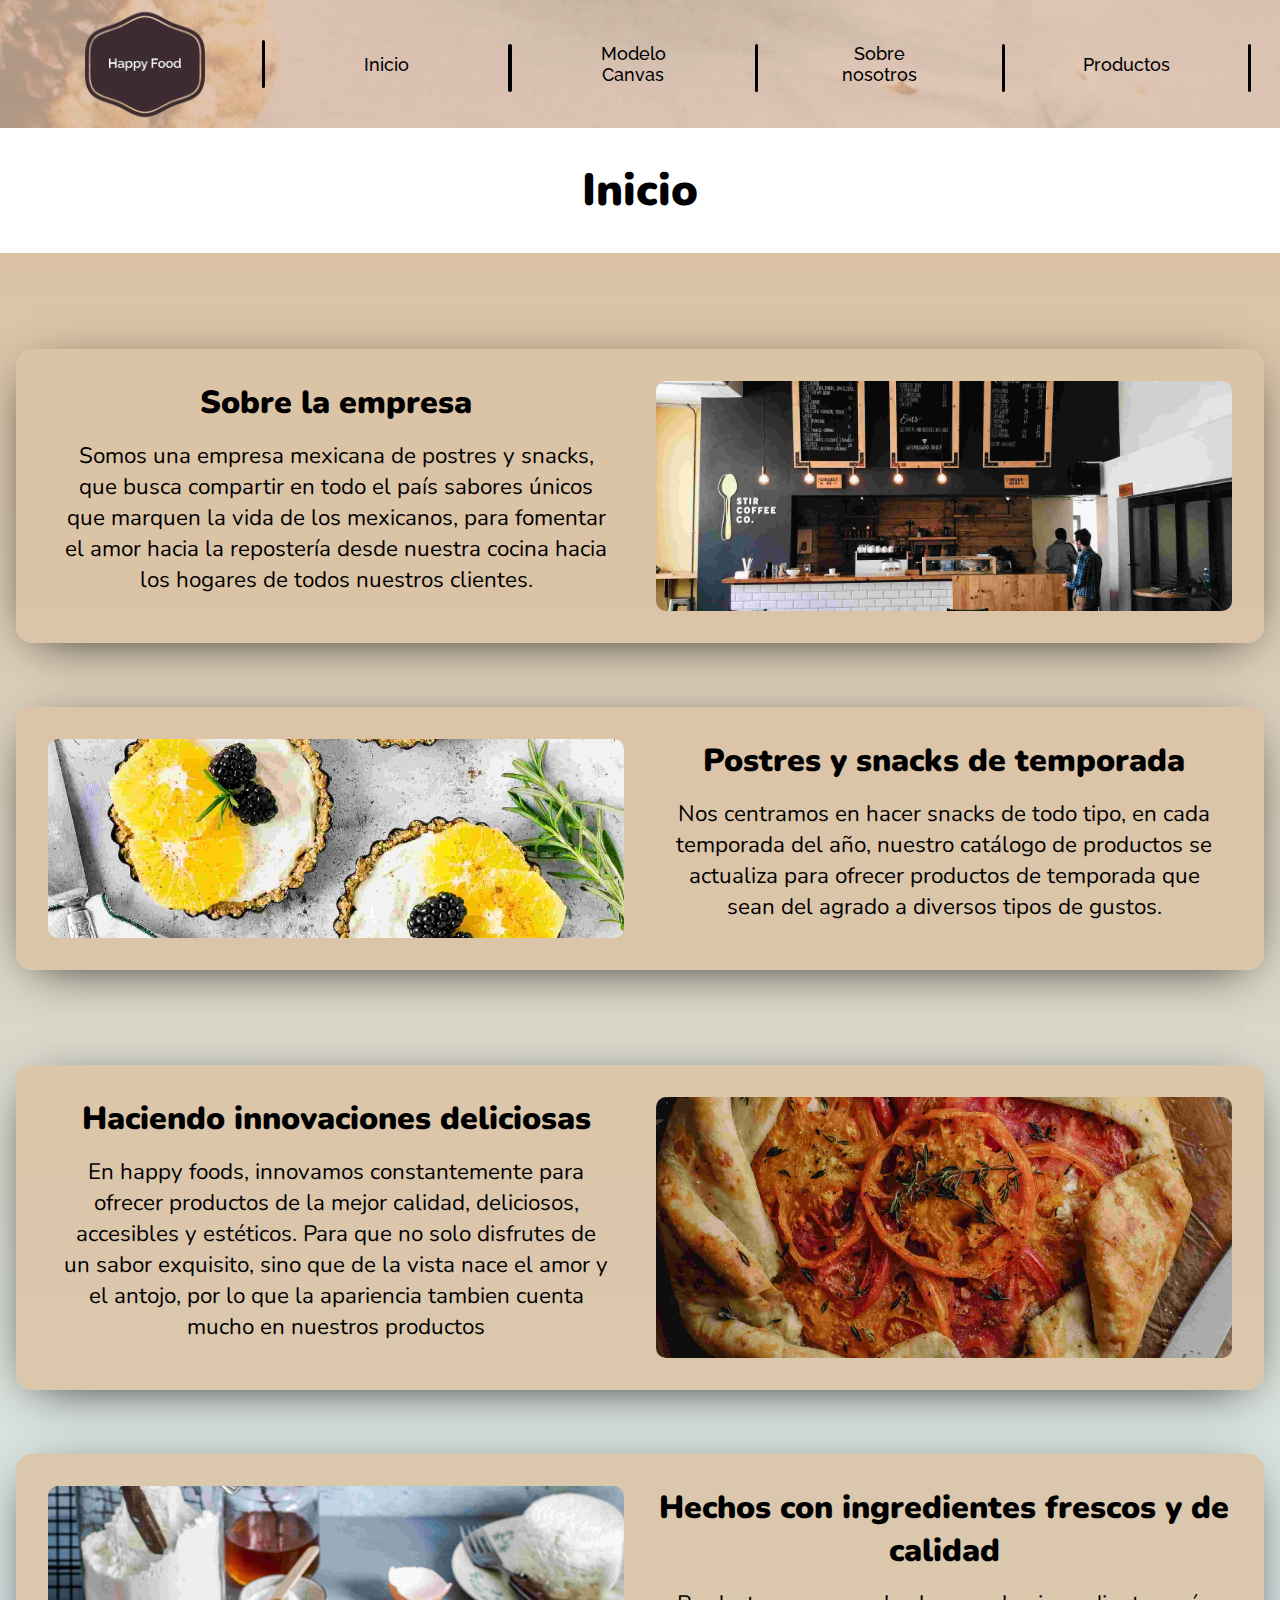
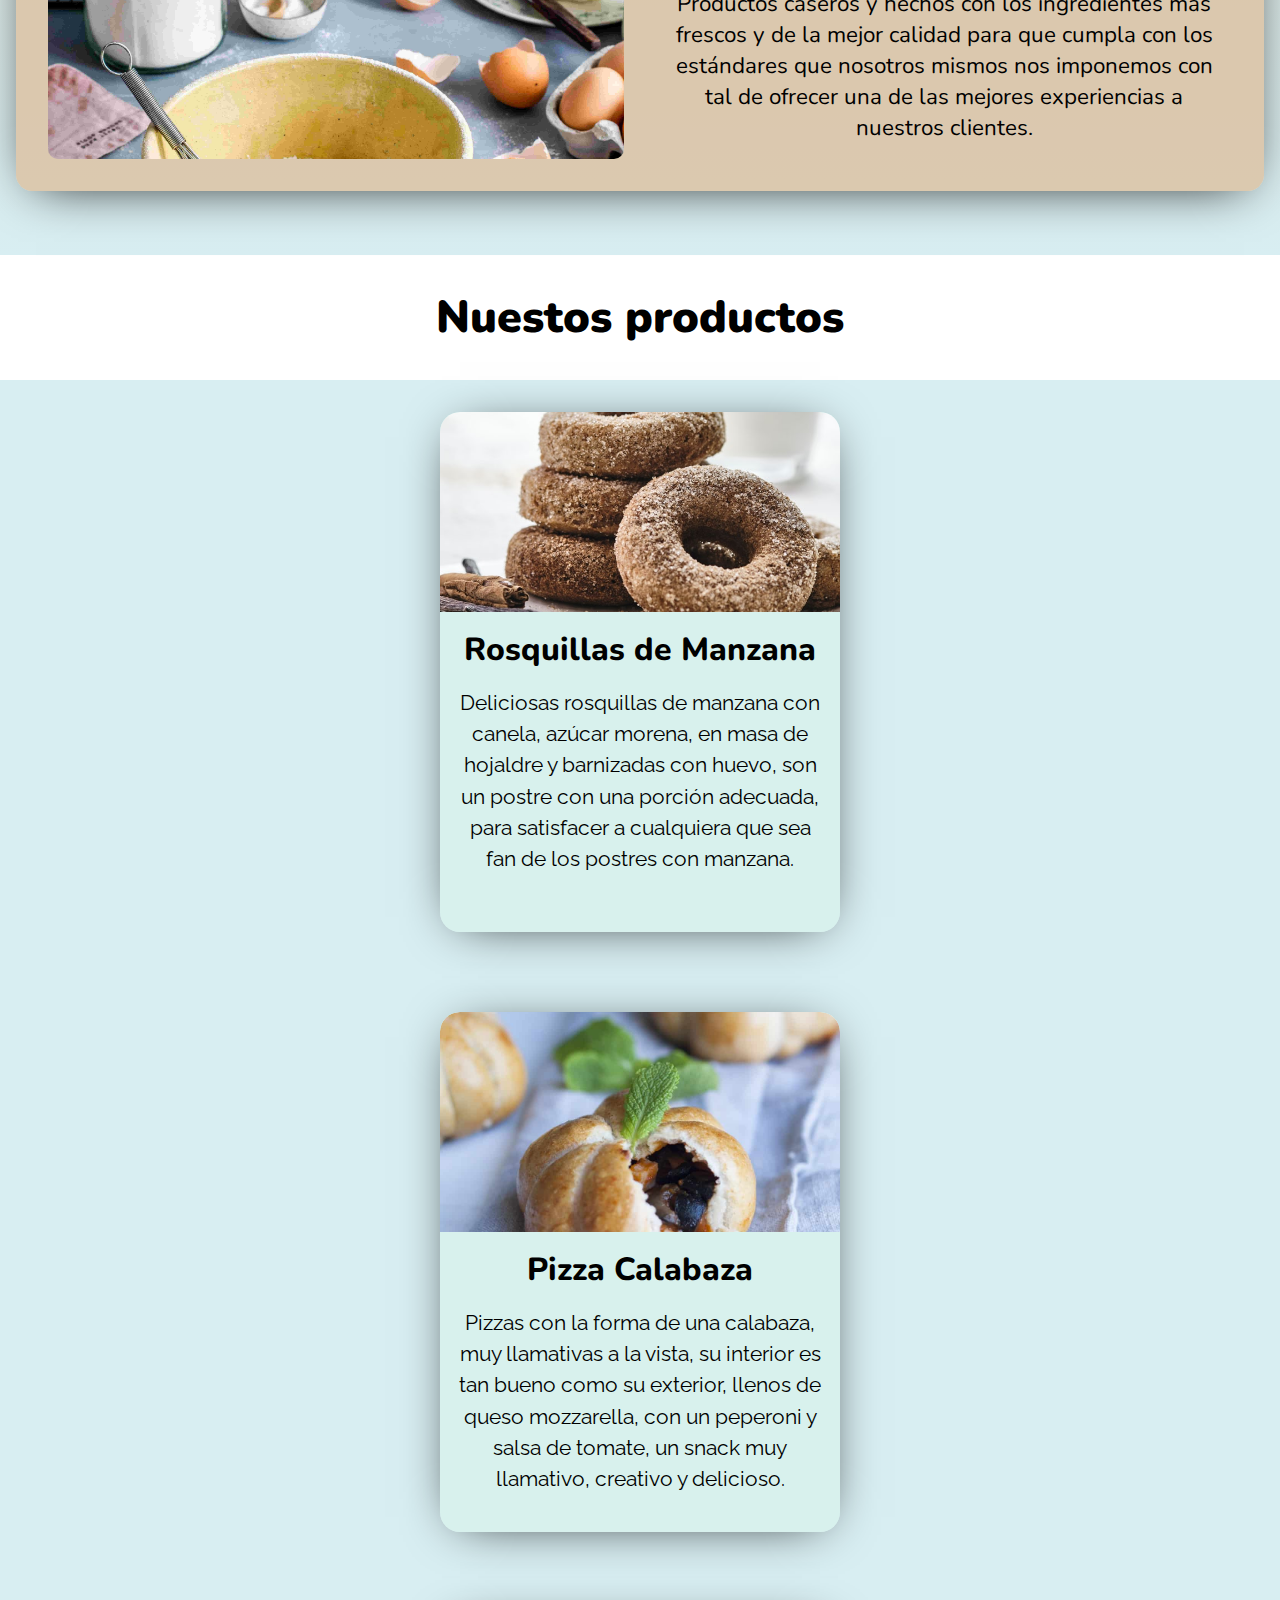
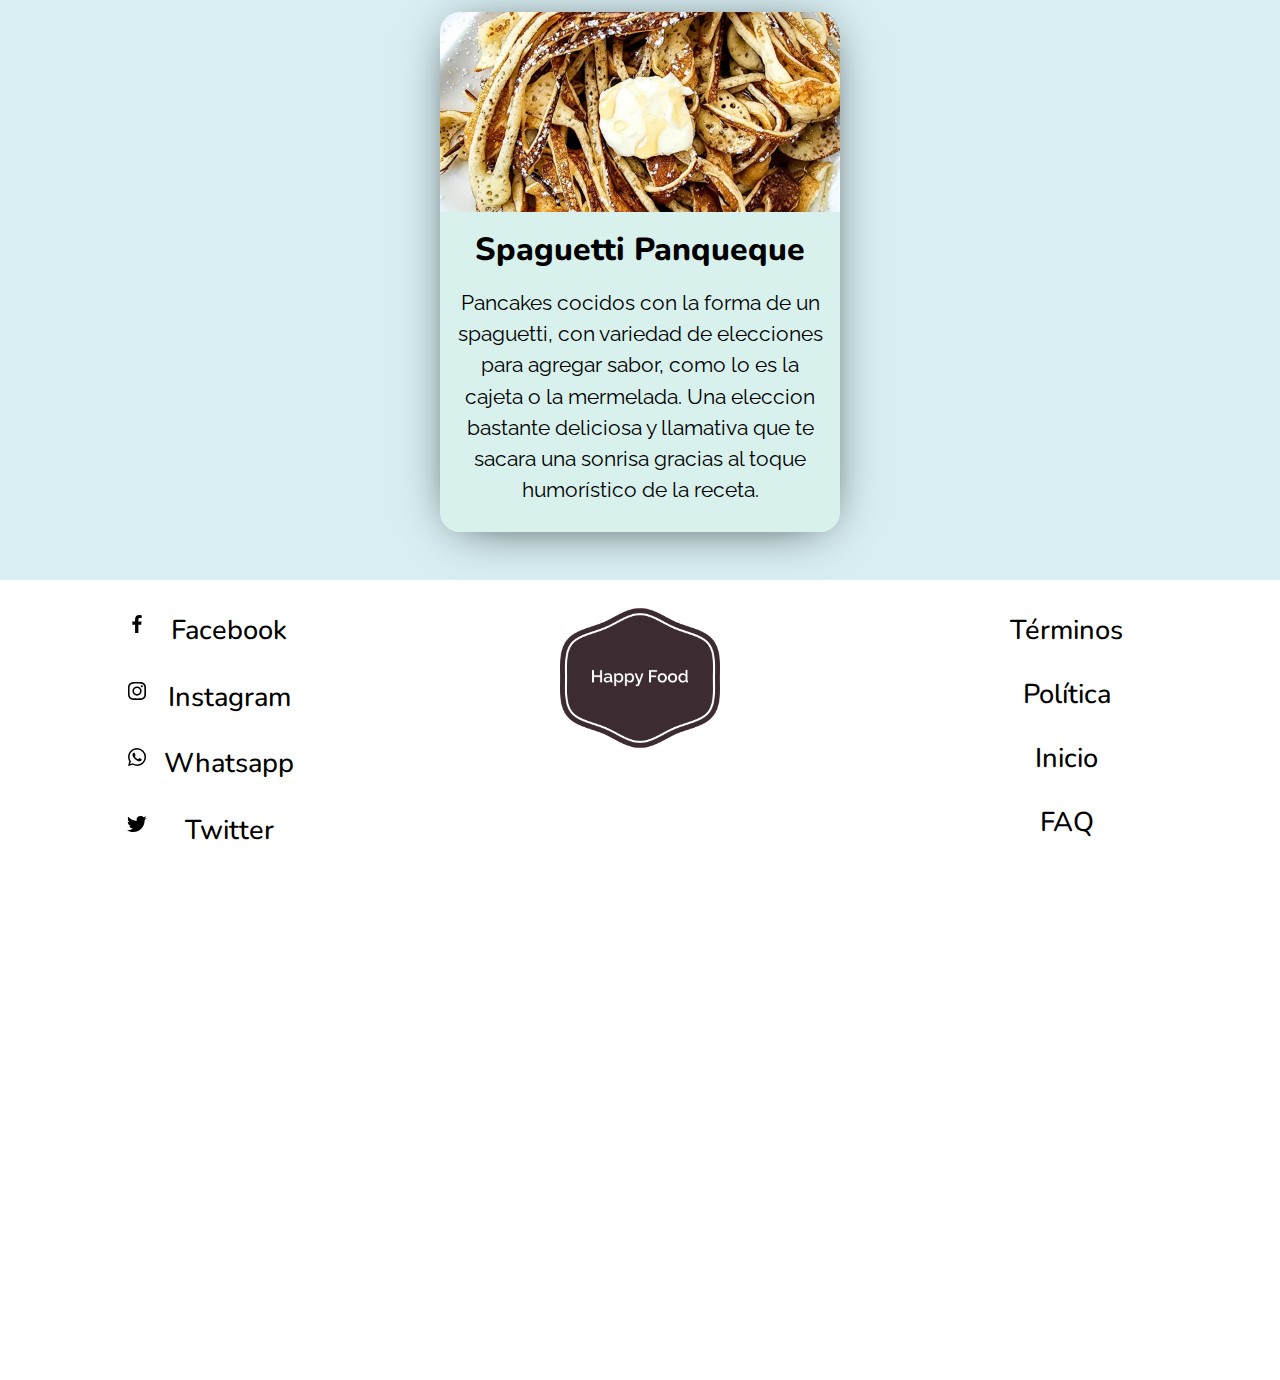
==== index.html @ 8c5a2035 "Update index.html" ====
<!DOCTYPE html>
<html lang="es">
<head>
    <meta charset="UTF-8">
    <meta name="viewport" content="width=,initial-scale=1.0">
    <link rel="stylesheet" href="css/style.css">
    <link rel="preconnect" href="https://fonts.googleapis.com">
    <link rel="preconnect" href="https://fonts.gstatic.com" crossorigin>
    <link href="https://fonts.googleapis.com/css2?family=Nunito:wght@400;500;600;700;800;900&family=Raleway:wght@300;400;500;600;700&display=swap" rel="stylesheet">
    <link rel="icon" href="css/img/happy-food-high-resolution-logo-transparent.png">
    <title>Happy Food - Inicio</title>
</head>
<body>
    <section class="background">

        <nav class="nav">
            <a name="inicio"></a>
            <img class="nav__logo" src="css/img/happy-food-high-resolution-logo-transparent.png" alt="logo">
            <div class="nav__line"></div>
            <a href="index.html" class="nav__link nav__link--margin">Inicio</a>
            <div class="nav__line nav__line--mb"></div>
            <a href="canvas.html" class="nav__link nav__link--margin">Modelo Canvas</a>
            <div class="nav__line nav__line--mb"></div>
            <a href="sobre-nosotros.html" class="nav__link nav__link--margin">Sobre nosotros</a>
            <div class="nav__line nav__line--mb"></div>
            <a href="productos.html" class="nav__link nav__link--margin">Productos</a>
            <div class="nav__line nav__line--mb"></div>
        </nav>
    </section>

    <h1 class="main__title">Inicio</h1>

    <section class="presentation">
        <div class="presentation__container">
    
            <div class="presentation__box presentacion__box--0">
                <div class="presentation__texts">
                    <h2 class="presentation__title">Sobre la empresa</h2>
                    <p class="presentation__paragraph">Somos una empresa mexicana de postres y snacks, que busca compartir en todo el país sabores únicos que marquen la vida de los mexicanos, para fomentar el amor hacia la repostería desde nuestra cocina hacia los hogares de todos nuestros clientes.</p>
                </div>
                <div class="presentation__img presentation__img-1"></div>
            </div>
    
            <div class="presentation__box presentacion__box--1">
                <div class="presentation__texts-1">
                    <h2 class="presentation__title">Postres y snacks de temporada</h2>
                    <p class="presentation__paragraph">Nos centramos en hacer snacks de todo tipo, en cada temporada del año, nuestro catálogo de productos se actualiza para ofrecer productos de temporada que sean del agrado a diversos tipos de gustos.</p>
                </div>
                <div class="presentation__img presentation__img-2"></div>
    
            </div>
    
            <div class="presentation__box presentacion__box--2">
                <div class="presentation__texts">
                    <h2 class="presentation__title">Haciendo innovaciones deliciosas</h2>
                    <p class="presentation__paragraph">En happy foods, innovamos constantemente para ofrecer productos de la mejor calidad, deliciosos, accesibles y estéticos. Para que no solo disfrutes de un sabor exquisito, sino que de la vista nace el amor y el antojo, por lo que la apariencia tambien cuenta mucho en nuestros productos</p>
                </div>
                <div class="presentation__img presentation__img-3"></div>
    
            </div>
    
            <div class="presentation__box presentacion__box--3">
                <div class="presentation__texts-2">
                    <h2 class="presentation__title">Hechos con ingredientes frescos y de calidad</h2>
                    <p class="presentation__paragraph">Productos caseros y hechos con los ingredientes más frescos y de la mejor calidad para que cumpla con los estándares que nosotros mismos nos imponemos con tal de ofrecer una de las mejores experiencias a nuestros clientes.</p>
                </div>
                <div class="presentation__img presentation__img-4"></div>
            </div>
        </div>
        </section>

        <div class="container">

            <h2 class="main__title">Nuestos productos</h2>
            <main class="main"">
                    <div class="main__product-1">
                        <div class="main__product-1-img main__product-img"></div>
                        <div class="main__product-texts">
                            <h3 class="main__name">Rosquillas de Manzana</h3>
                            <p class="main__description">Deliciosas rosquillas de manzana con canela, azúcar morena, en masa de hojaldre y barnizadas con huevo, son un postre con una porción adecuada, para satisfacer a cualquiera que sea fan de los postres con manzana.
                        </div>
                    </div>
        
                        <div class="main__product-2">
                            <div class="main__product-2-img main__product-img"></div>
                            <div class="main__product-texts">
                                <h3 class="main__name">Pizza Calabaza</h3>
                                <p class="main__description">Pizzas con la forma de una calabaza, muy llamativas a la vista, su interior es tan bueno como su exterior, llenos de queso mozzarella, con un peperoni y salsa de tomate, un snack muy llamativo, creativo y delicioso.
                            </div>
                        </div>

                        <div class="main__product-3">
                            <div class="main__product-3-img main__product-img"></div>
                            <div class="main__product-texts">
                                <h3 class="main__name">Spaguetti Panqueque</h3>
                                <p class="main__description">Pancakes cocidos con la forma de un spaguetti, con variedad de elecciones para agregar sabor, como lo es la cajeta o la mermelada. Una eleccion bastante deliciosa y llamativa que te sacara una sonrisa gracias al toque humorístico de la receta.
                            </div>
                        </div>
            </main>
        </div>

    <footer class="contact">
        <div class="contact__container">
            <div class="contact__grid">
                <img src="css/img/bxl-facebook.svg" alt="fb">
                <a href="#" class="contact__a">Facebook</a>
                <img src="css/img/bxl-instagram.svg" alt="ig">
                <a href="#" class="contact__a">Instagram</a>
                <img src="css/img/bxl-whatsapp.svg" alt="wa">
                <a href="#" class="contact__a">Whatsapp</a>
                <img src="css/img/bxl-twitter.svg" alt="tt">
                <a href="#" class="contact__a">Twitter</a>
            </div>
        </div>

        <img class="contact__logo" src="css/img/happy-food-high-resolution-logo-transparent.png" alt="logo">

        <div class="contact__container-2">

            <div class="contact__container">
            </div>
    
            <div class="contact__info">
                <a href="#" class="contact__a">Términos</a>
                <a href="#" class="contact__a">Política</a>
                <a href="#inicio" class="contact__a">Inicio</a>
                <a href="#inicio" class="contact__a">FAQ</a>
            </div>
        </div>

    </footer>
</body>
</html>
---- css/style.css ----
:root {
    --fuente1: 'Nunito', sans-serif;
    --fuente2: 'Raleway', sans-serif;
    --color1: rgba(219, 189, 164, 0.801);
    --color2: #000;
    --color3: rgba(219, 194, 164, 0.855);
    --color4: #f2d9cec7;
    --color5: rgba(216, 238, 242, 0.473);
    --color5: #d8eef2;
    --color6: rgba(216, 242, 235, 0.767);
    --color7: rgb(84, 59, 36);
}
* {
    box-sizing: border-box;
    margin: 0;
    padding: 0;
    font-family: var(--fuente2);
}
body {
    overflow-x: hidden;
}
.background {
    background-image: url(img/food-photographer-jennifer-pallian-OfdDiqx8Cz8-unsplash.jpg);
    background-size: cover;
    background-position: center;
    background-repeat: no-repeat;
    background-attachment:fixed;
}
.nav {
    background-repeat: no-repeat;
    background-color: var(--color1);
    height: 52rem;
    background-position: center;
    background-size: contain;
    display: flex;
    flex-direction: column;
    align-items: center;
}
.nav__logo, .contact__logo {
    width: 15rem;
    padding-top: .5rem;
}
.nav__line--mb {
    width: 10rem;
    height: .2rem;
    background-color: var(--color2);
    border-radius: 10px;
    margin-top: .5rem;
}
.nav__link {
    text-decoration: none;
    font-size: 1.5rem;
    color:#000;
    font-weight: 500;
    margin-top: .5rem;
    padding: 1rem;
    transition: .2s;
}

.nav__link--margin {
    margin-top: 2rem;
}

.nav__link:hover {
    background-color: #0000003a;
    transform: scale(1.1);
    border-radius: 20px;
}
.presentation {
    height: fit-content;
    align-items: center;
    display: flex;
    flex-direction: column;
    background-image: linear-gradient(to bottom, rgba(219,194,164,1) 0%, rgba(216,238,242,1) 100%);
    height: 100%;
}

.presentation__box {
    text-align: center;
    background-color:var(--color3);
    margin: 1rem;
    margin-top: 3rem;
    border-radius: 1rem;
    padding: 1rem;
    box-shadow: 0 10px 50px -20px #000;
    height: fit-content;
    display: grid;
    grid-template-rows: repeat(2,1fr);
    transition: .15s;
    
}
.main__product-1:hover, .main__product-2:hover, .main__product-3:hover {
    transform: scale(1.1);
    box-shadow: 0 10px 50px -30px #000;
}

.presentation__title {
    font-family: var(--fuente1);
    font-weight: 900;
    font-size: 1.5rem;
}
.presentation__paragraph {
    font-family: var(--fuente1);
    padding: 1rem;
    font-size: 1rem;
}
.presentation__img {
    background-position: center;
    background-size:cover;
    width: 100%;
    height: 100%;
    object-fit:cover;
    margin: 0;
    padding: 0;
    border-radius:10px;
}
.presentation__img-1 {
    background-image: url('./img/sincerely-media-VNsdEl1gORk-unsplash.jpg');
}
.presentation__img-2 {
    background-image: url('./img/kim-daniels-OrkEasJeY74-unsplash.jpg');

}
.presentation__img-3 {
    background-image: url('./img/leigh-skomal-kn1YORBo2DY-unsplash.jpg');

}
.presentation__img-4 {
    background-image: url('./img/monika-grabkowska-neu4T59mTcY-unsplash.jpg');

}
.main {
    background-color: var(--color5);
    display: flex;
    flex-direction: column;
    align-items: center;
    height: 1800px;
    gap:2rem;
}
.main__title {
    padding: 2rem;
    font-family: var(--fuente1);
    font-weight: 900;
    text-align: center;
    font-size: 1.7rem;
}
.main__product-1, .main__product-2, .main__product-3 {
    margin-top: 2rem;
    width: 300px;
    height: 520px;
    border-radius: 20px;
    background-color: var(--color6);
    box-shadow: 0 5px 50px -20px #000;
    border-radius: 20px;
    overflow-x: hidden;
    transition: .2s;
}

.main__name {
    text-align: center;
    font-size: 1.5rem;
    font-family: var(--fuente1);
    font-weight: 800;
    padding-top: 1rem;
}
.main__description {
    text-align: center;
    padding: 1rem;
    font-size: 1.1rem;
    line-height: 1.5;
}
.main__product-container {
    margin-top: 2rem;
    width: fit-content;
    height: 40rem;
}
.main__product-img {
    width: 100%;
    border-radius: 20px 20px 0 0 ;
    background-position: center;
    background-repeat: no-repeat;
    background-size: 20rem;
}
.main__product-1-img{
    height: 200px;
    background-image: url(img/donas-de-manzana-integrales.jpg);
}
.main__product-2-img{
    background-image: url(img/la-cuchara-azul-calabaza-halloween-pizza-2.jpg);
    height: 220px;
}
.main__product-3-img {
    background-image: url(img/spaghetti-pancake-plated.png);
    height: 200px;
}

.contact__grid {
    margin: 0 auto;
    margin-top: 2rem;
    display: grid;
    grid-template-rows: repeat(4,1fr);
    grid-template-columns:  2rem 5rem;
    justify-content: center;
    text-align: center;
    width: 300px;
    height: fit-content;
    row-gap: 1rem;
}

.contact *{
    font-family: var(--fuente1);
}
.contact__a {
    text-decoration: none;
    color:var(--color2);
    transition: .1s;
    font-weight: 500;
}
.contact__a:hover {
    font-weight: 800;
}
.contact__info {
    margin-top:1rem;
    display: grid;
    grid-template-rows: repeat(4,2rem);
    text-align: center;
    row-gap: 1rem;
}
.contact__container {
    width: 100%;
    height: fit-content;
    text-align: center;
}
.contact__logos {
    padding-bottom: 2rem;
}
.contact__logo {
    width: 10rem;
    margin: 0 auto;
    display: block;
    text-align: center;
}

.contact__names {
    text-align: center;
    margin-top: 2rem;
    font-weight: 500;

}
.contact__names__title {
    font-weight: 900;
    font-size: 2rem;
}
.contact__names__container {
    margin: 1.8rem;
    font-size: 1rem;
    line-height: 2rem;
}
.contact__names__p {
    border: 1px solid #e1e1e1;
    border-radius: 10px;
    padding: 1rem;
    margin: 1rem 0;
}

@media(min-width: 768px) {
    .presentation {
        padding: 3rem 0;
        height: fit-content;
    }
    .presentation__container {
        display: grid;
        grid-template-rows: repeat(2, 1fr);
        grid-template-columns: repeat(2, 1fr);
        height: fit-content;
    }
    .presentation__box--0 {
        grid: 1/1;
    }
    .presentacion__box--1 {
        grid: 1/2;
    }
    .presentacion__box--2 {
        grid: 2/-3;
    }
    .presentacion__box--3 {
        grid: -2/2;
    }
    .presentation__paragraph {
        font-size: 1.2rem;
    }
    .presentation__title {
        font-size: 1.6rem;
    }
    .main {
        padding-top: 2rem;
    }
    .contact__grid {
        height: 250px;
        font-size: 1rem;
        font-size: 1.1rem;
        grid-template-columns:  2rem 6rem;
    }
    .contact__info {
        font-size: 1.1rem;
    }
}

@media(min-width:1024px) {

    .presentation__container {
        display: grid;
        grid-template-rows: repeat(4, fit-content);
        grid-template-columns: none;
    }
    .presentation__texts-1, .presentation__texts-2 {
        grid-area: 1/2;
    }
    .presentation__box {
        grid-template-columns: repeat(2,1fr);
        grid-template-rows: none;
        gap: 2rem;
        padding: 2rem;

    }
    .presentation__title {
        font-size: 2rem;
    }
    .presentation__paragraph{
        font-size: 1.4rem;
    }
    
    .nav {
        flex-direction: row;
        justify-content: space-around;
        align-items: center;
        height: 8rem;
    }
    .nav__line {
        width: .2rem;
        height: 3rem;
        background-color: var(--color2);
        border-radius: 10px;
    }
    .nav__link {
        width: 130px;
        font-size: 1.1rem;
        text-align: center;
    }
    .nav__logo {
        width: 120px;
        padding: 0;
    }
    .nav__link--margin {
        margin:0;
    }
    .main {
        padding: 2rem 5rem;
        gap:5rem;
    }
    .main__title {
        font-size: 2.8rem;
    }
    .main__product-1, .main__product-2, .main__product-3 {
        width: 400px;
        margin: 0 auto;
    }
    
    .main__product-img {
        background-size: 400px;
    }
    .main__name {
        font-size: 2rem;
    }
    .main__description {
        font-size: 1.3rem;
    }
    .contact {
        display: grid;
        grid-template-columns: repeat(3, 1fr);
        grid-template-rows: 350px 450px;
    }
    .contact__grid {
        font-size: 1.7rem;
        grid-template-columns:  2rem 9rem;
    }
    .contact__info {
        margin-top: 2rem;
        font-size: 1.7rem;
        grid-template-rows: repeat(4,3rem);
    }
    .contact__logo {
        width: 10rem;
    }
    .contact__names{
        width: 100%;
        grid-column:1 / 4;
    }
    .contact__names__container {
        display: grid;
        grid-template-columns: repeat(2, 1fr);
        gap: 1rem;
        align-items: center;
        justify-content: space-around;
    }
    .contact__names__p {
        margin: 0;
        font-size: 1.3rem;
    }
}  

@media(min-width:1440px) {
    .main {
        height: 800px;
        display:grid;
        grid-template-columns: repeat(3, 1fr);
        grid-template-rows: none;
        padding: 2rem;
        gap:5rem;
    }
    .nav {
        justify-content: space-evenly;
    }
    .nav__link {
        width: 210px;
        text-align: center;
    }
    .presentation__box {
        width: 80vw;
    }
    .presentation__title {
        font-size: 2.5rem;
    }
    .presentation__paragraph {
        font-size: 2rem;
    }
    .contact__logos {
        display: grid;
        grid-template-columns: repeat(2, 1fr);
        align-items: center;
        gap: 5rem;
    }
    .contact__logo {
        width: 15rem;
    }

}

@media(min-width:1600px) {

    .main {
        grid-template-columns: none;
        grid-template-rows: repeat(3, 1fr);
        height: fit-content;
        padding:5rem;
    }

    .nav__link {
        width: 250px;
    }
    .main__product-1, .main__product-2, .main__product-3 {
        display: grid;
        grid-template-columns: repeat(2, 1fr);
        width: 40vw;
        
    }
    .main__product-img {
        background-size: cover;
        height: 100%;
        border-radius: 20px 0 0 20px;
    }
    .main__product-texts {
        display: flex;
        flex-direction: column;
        justify-content: center;
        padding: 1rem;
    }
}

@media(min-width:2560px) {
    .nav__link {
        font-size: 2rem;
        width: 280px;
    }
    .main__product-1-name, .main__product-2-name {
        font-size: 3rem;
    }
    .main__product-2-name {
        padding-bottom: 2rem;
    }
    .main__product-1-description, .main__product-2-description {
        font-size: 1.8rem;
    }
    .contact__info, .contact__a {
        font-size: 2rem;
    }
    .contact__names__title {
        font-size: 2.8rem;
    }
    .contact__names__p {
        margin: 0;
        font-size: 1.5rem;
    }
    .contact__logo {
        width: 18rem;
    }
}
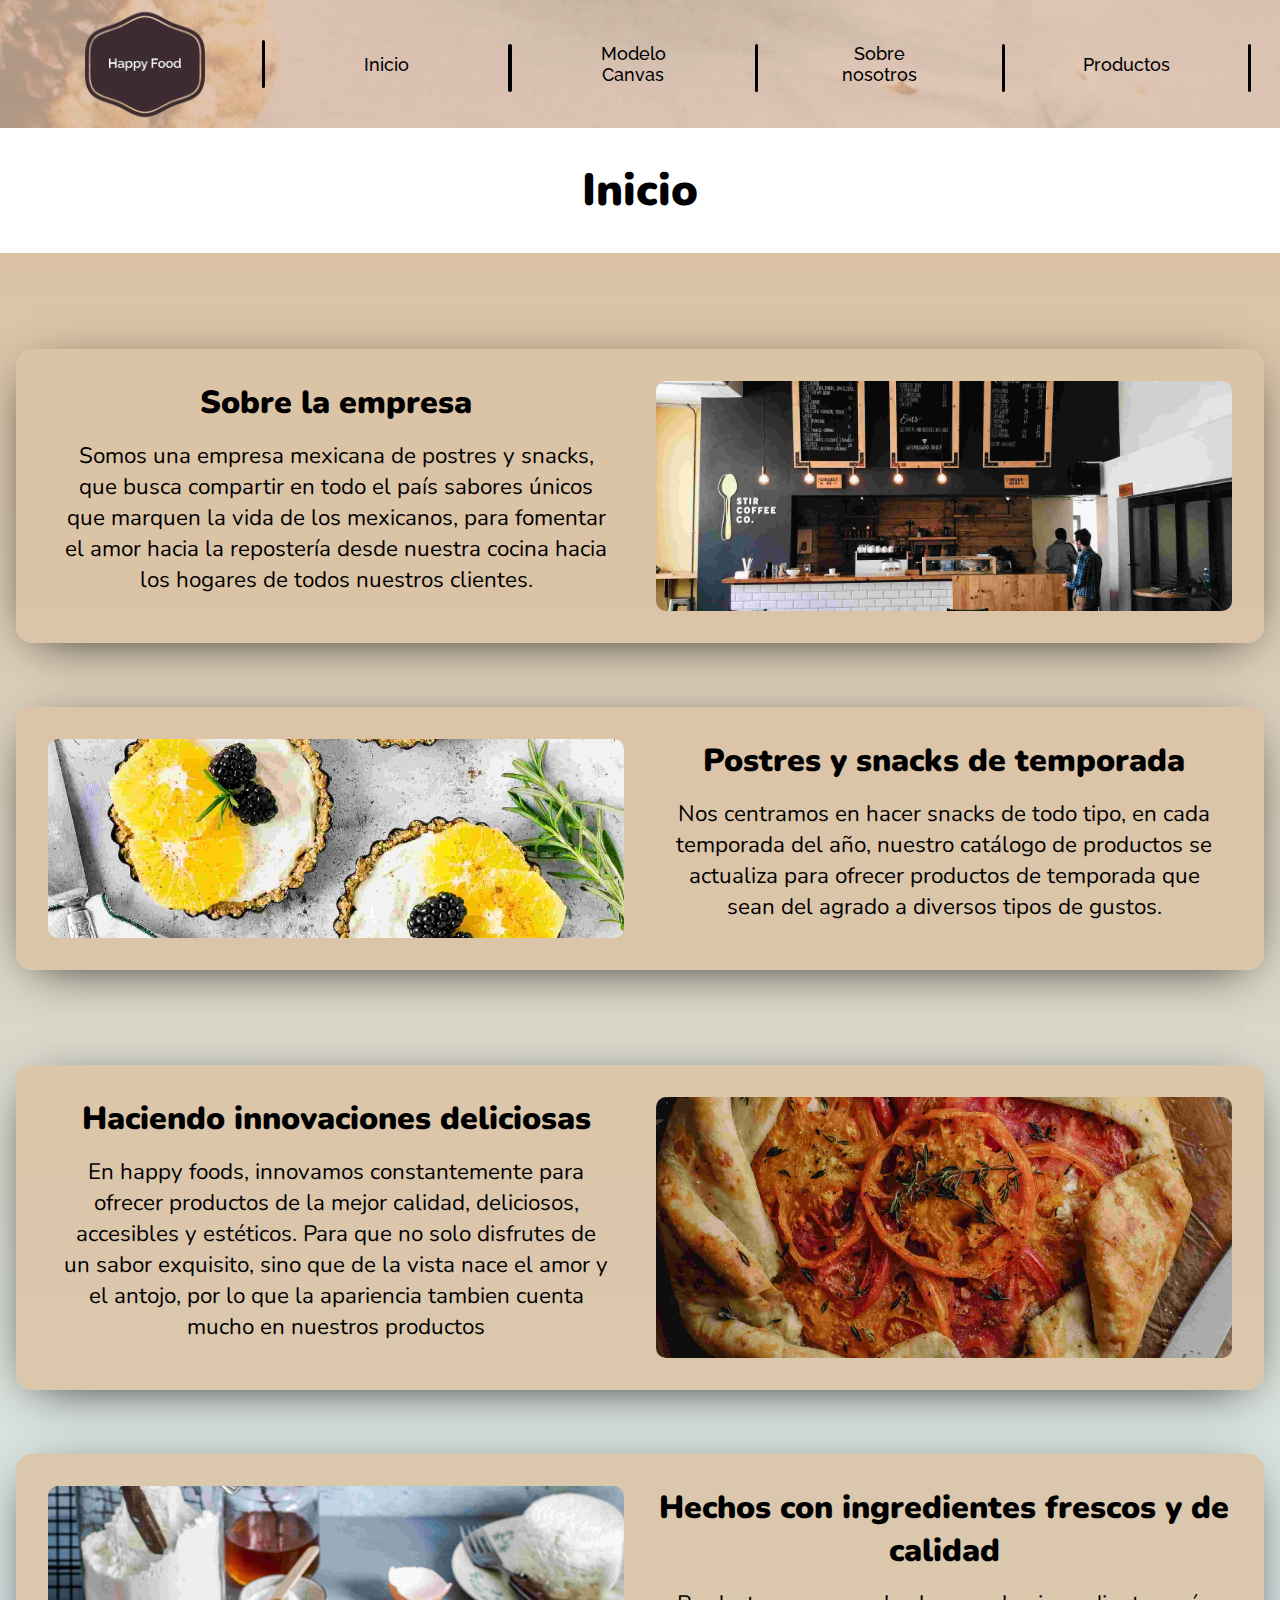
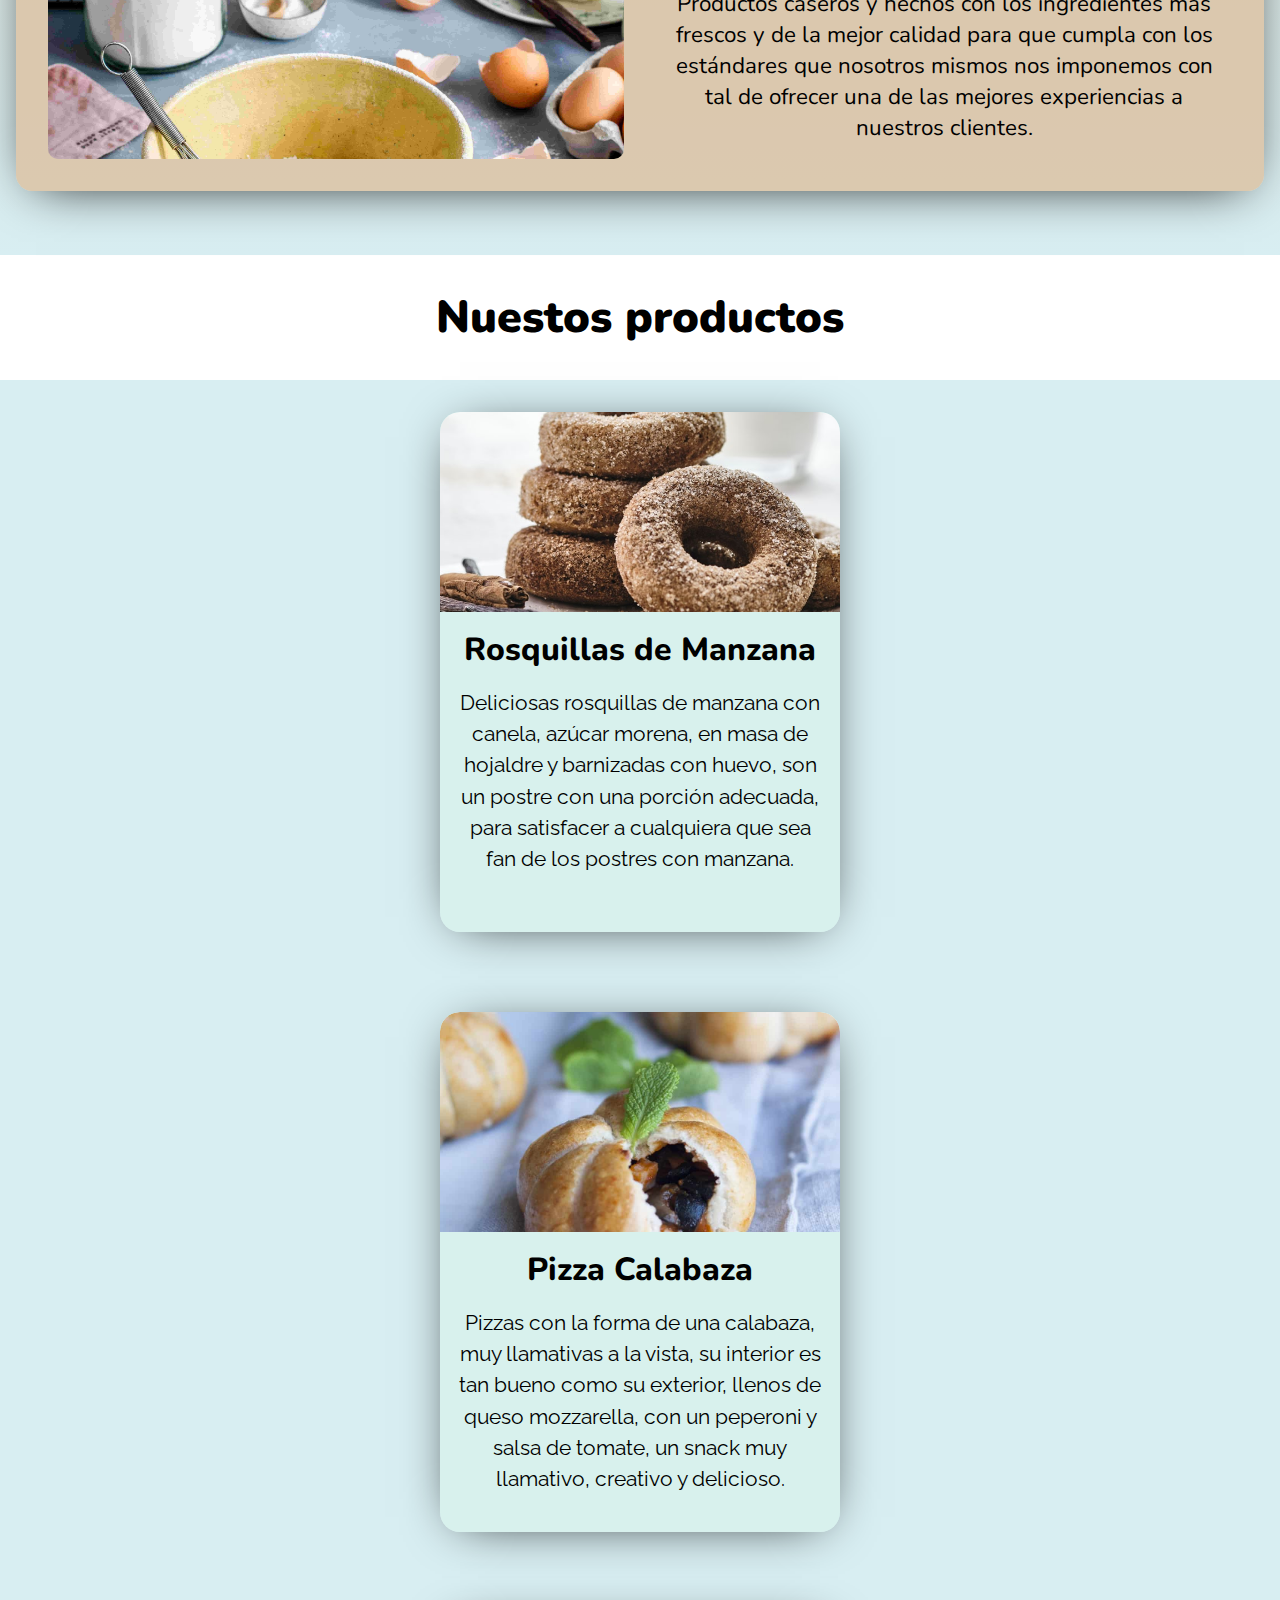
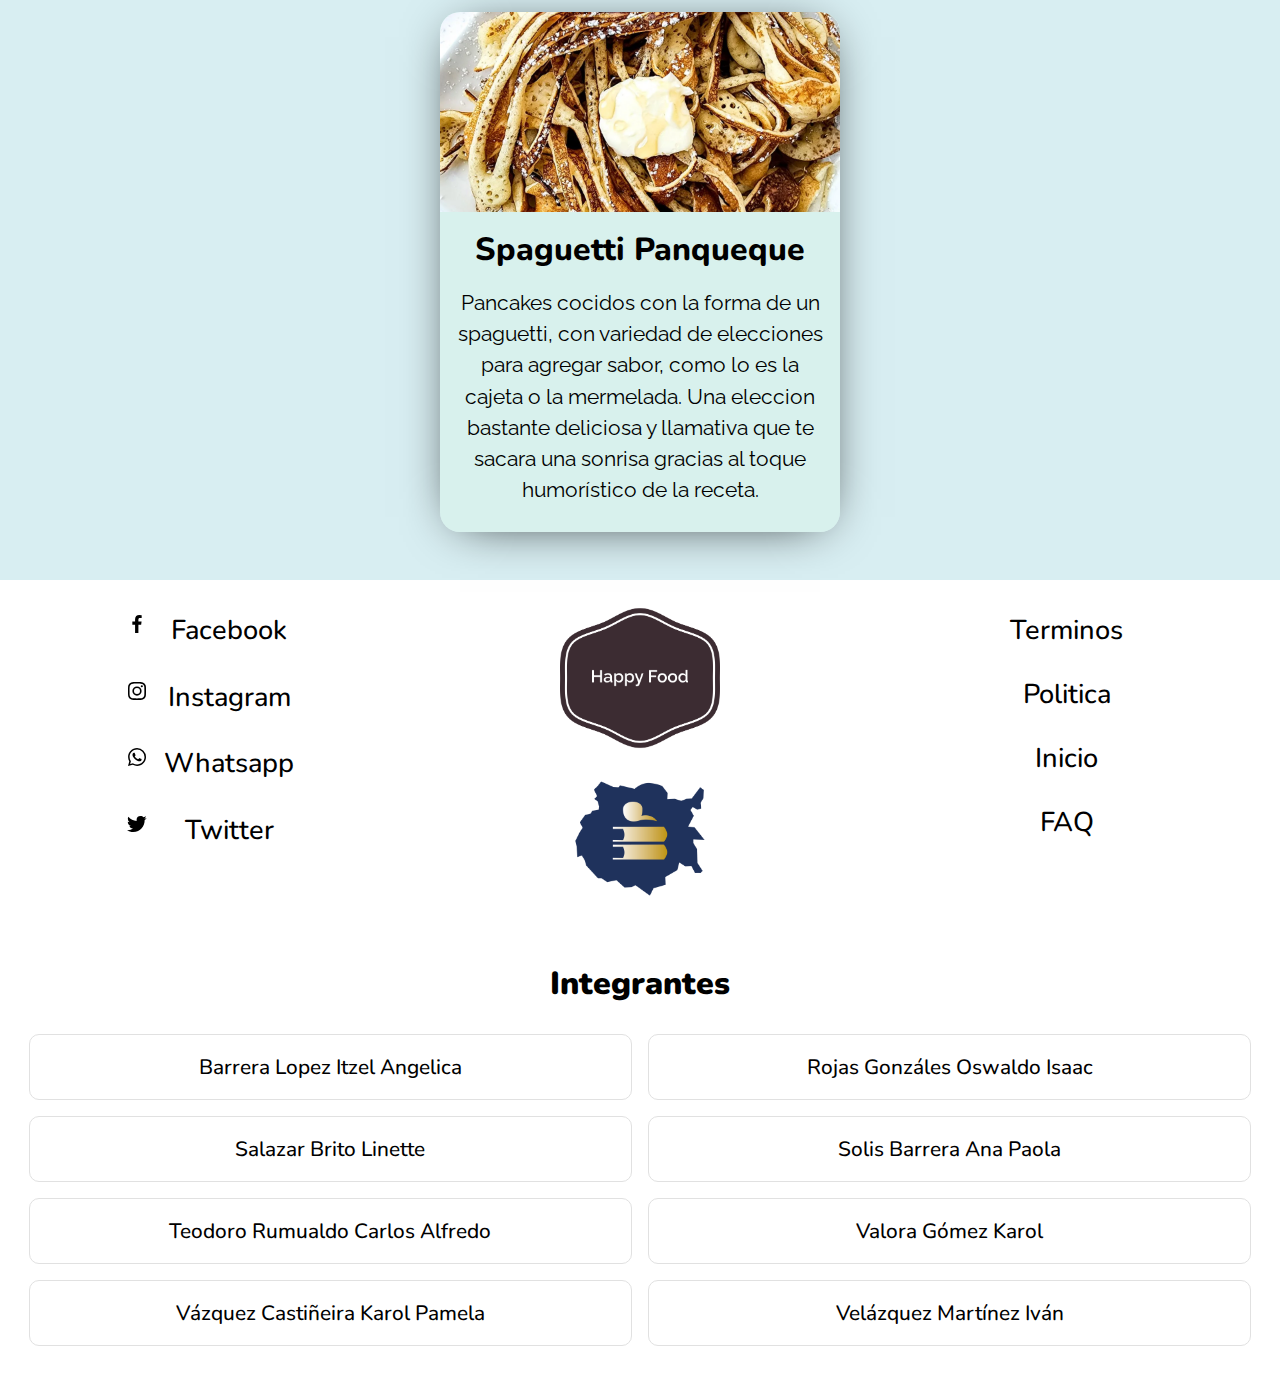
==== commit fdfeb13e: "Update index.html" ====
--- a/index.html
+++ b/index.html
@@ -113,18 +113,35 @@
             </div>
         </div>
 
-        <img class="contact__logo" src="css/img/happy-food-high-resolution-logo-transparent.png" alt="logo">
+        <div class="contact__logos">
+
+            <img class="contact__logo" src="css/img/happy-food-high-resolution-logo-transparent.png" alt="logo">
+
+            <img src="css/img/LOGO COBAEM-mod.png" alt="cobach" class="contact__logo">
+        </div>
 
         <div class="contact__container-2">
-
-            <div class="contact__container">
-            </div>
     
             <div class="contact__info">
-                <a href="#" class="contact__a">Términos</a>
-                <a href="#" class="contact__a">Política</a>
+                <a href="#" class="contact__a">Terminos</a>
+                <a href="#" class="contact__a">Politica</a>
                 <a href="#inicio" class="contact__a">Inicio</a>
                 <a href="#inicio" class="contact__a">FAQ</a>
+            </div>
+        </div>
+
+        <div class="contact__names">
+            <h2 class="contact__names__title">Integrantes</h2>
+            <div class="contact__names__container">
+                <p class="contact__names__p">Barrera Lopez Itzel Angelica</p>
+                <p class="contact__names__p">Rojas Gonzáles Oswaldo Isaac</p>
+                <p class="contact__names__p">Salazar Brito Linette</p>
+                <p class="contact__names__p">Solis Barrera Ana Paola</p>
+                <p class="contact__names__p">Teodoro Rumualdo Carlos Alfredo</p>
+                <p class="contact__names__p">Valora Gómez Karol</p>
+                <p class="contact__names__p">Vázquez Castiñeira Karol Pamela</p>
+                <p class="contact__names__p">Velázquez Martínez Iván</p>
+            
             </div>
         </div>
 
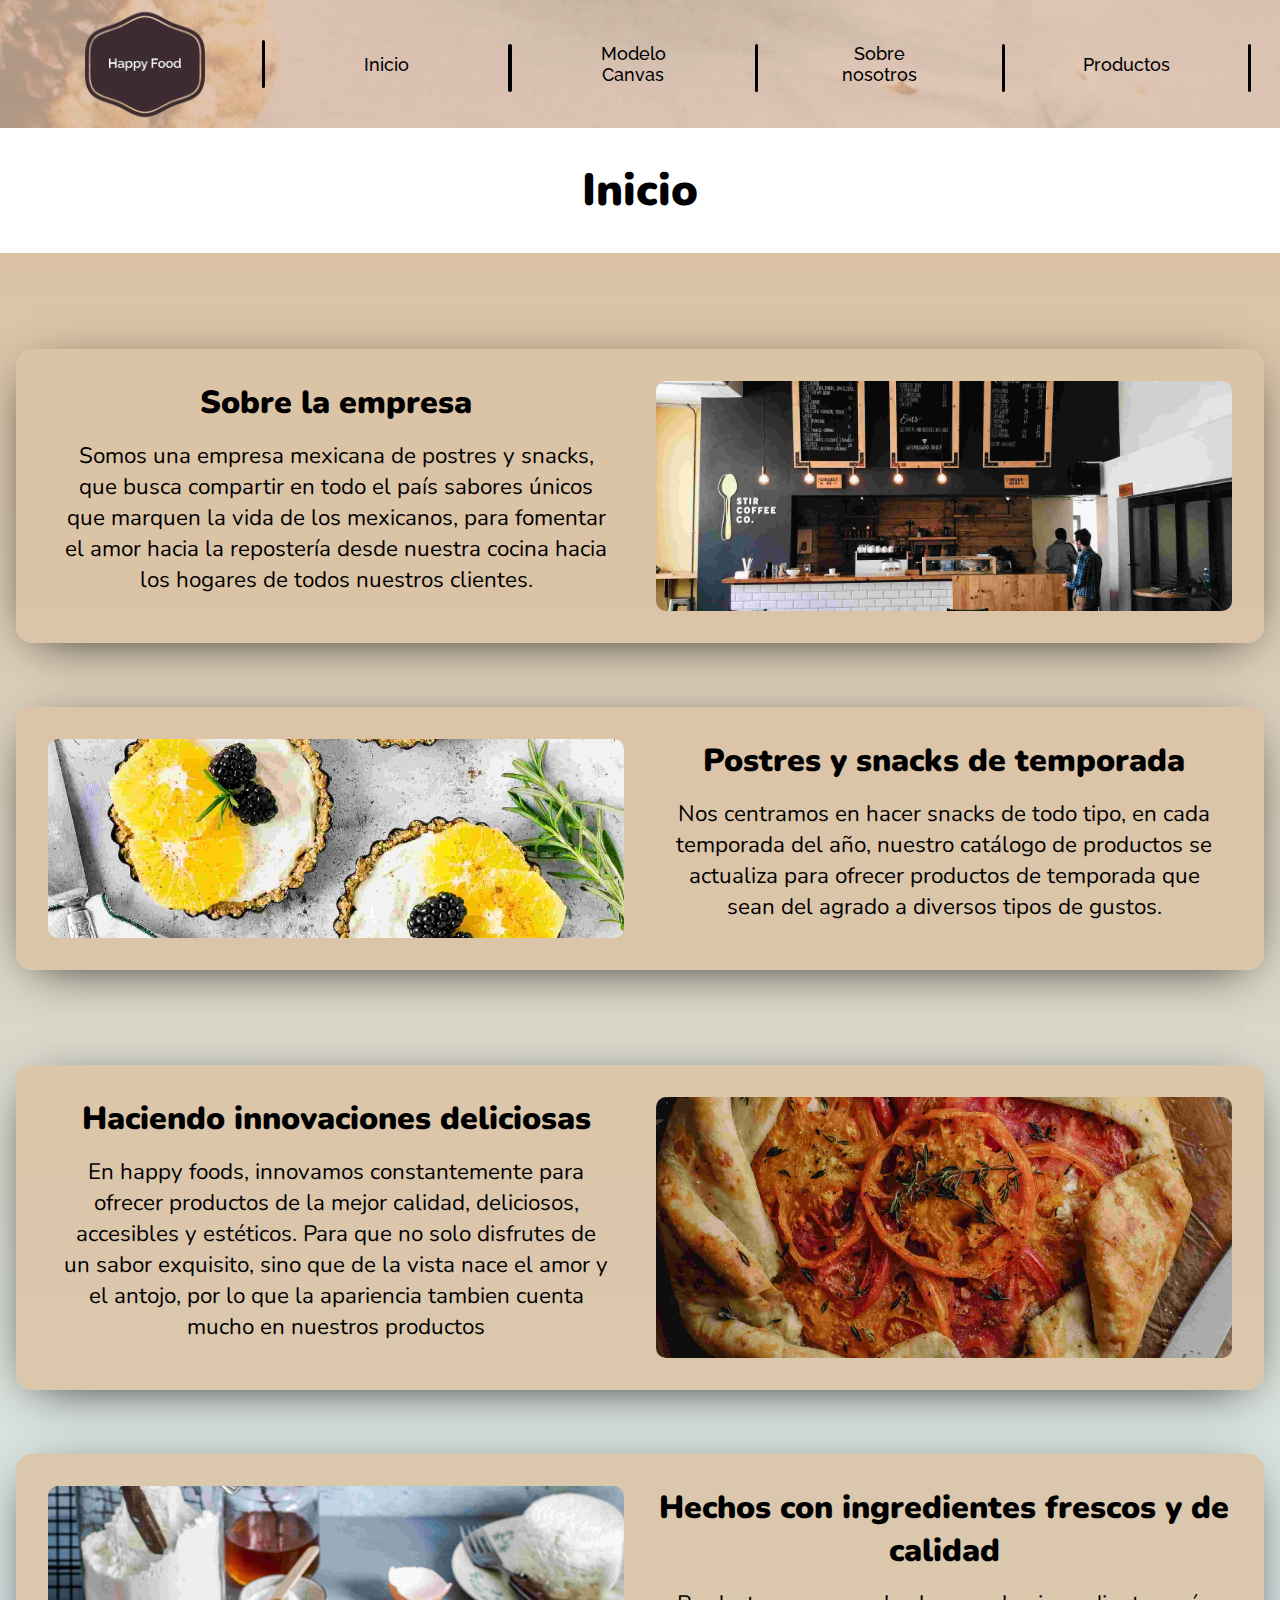
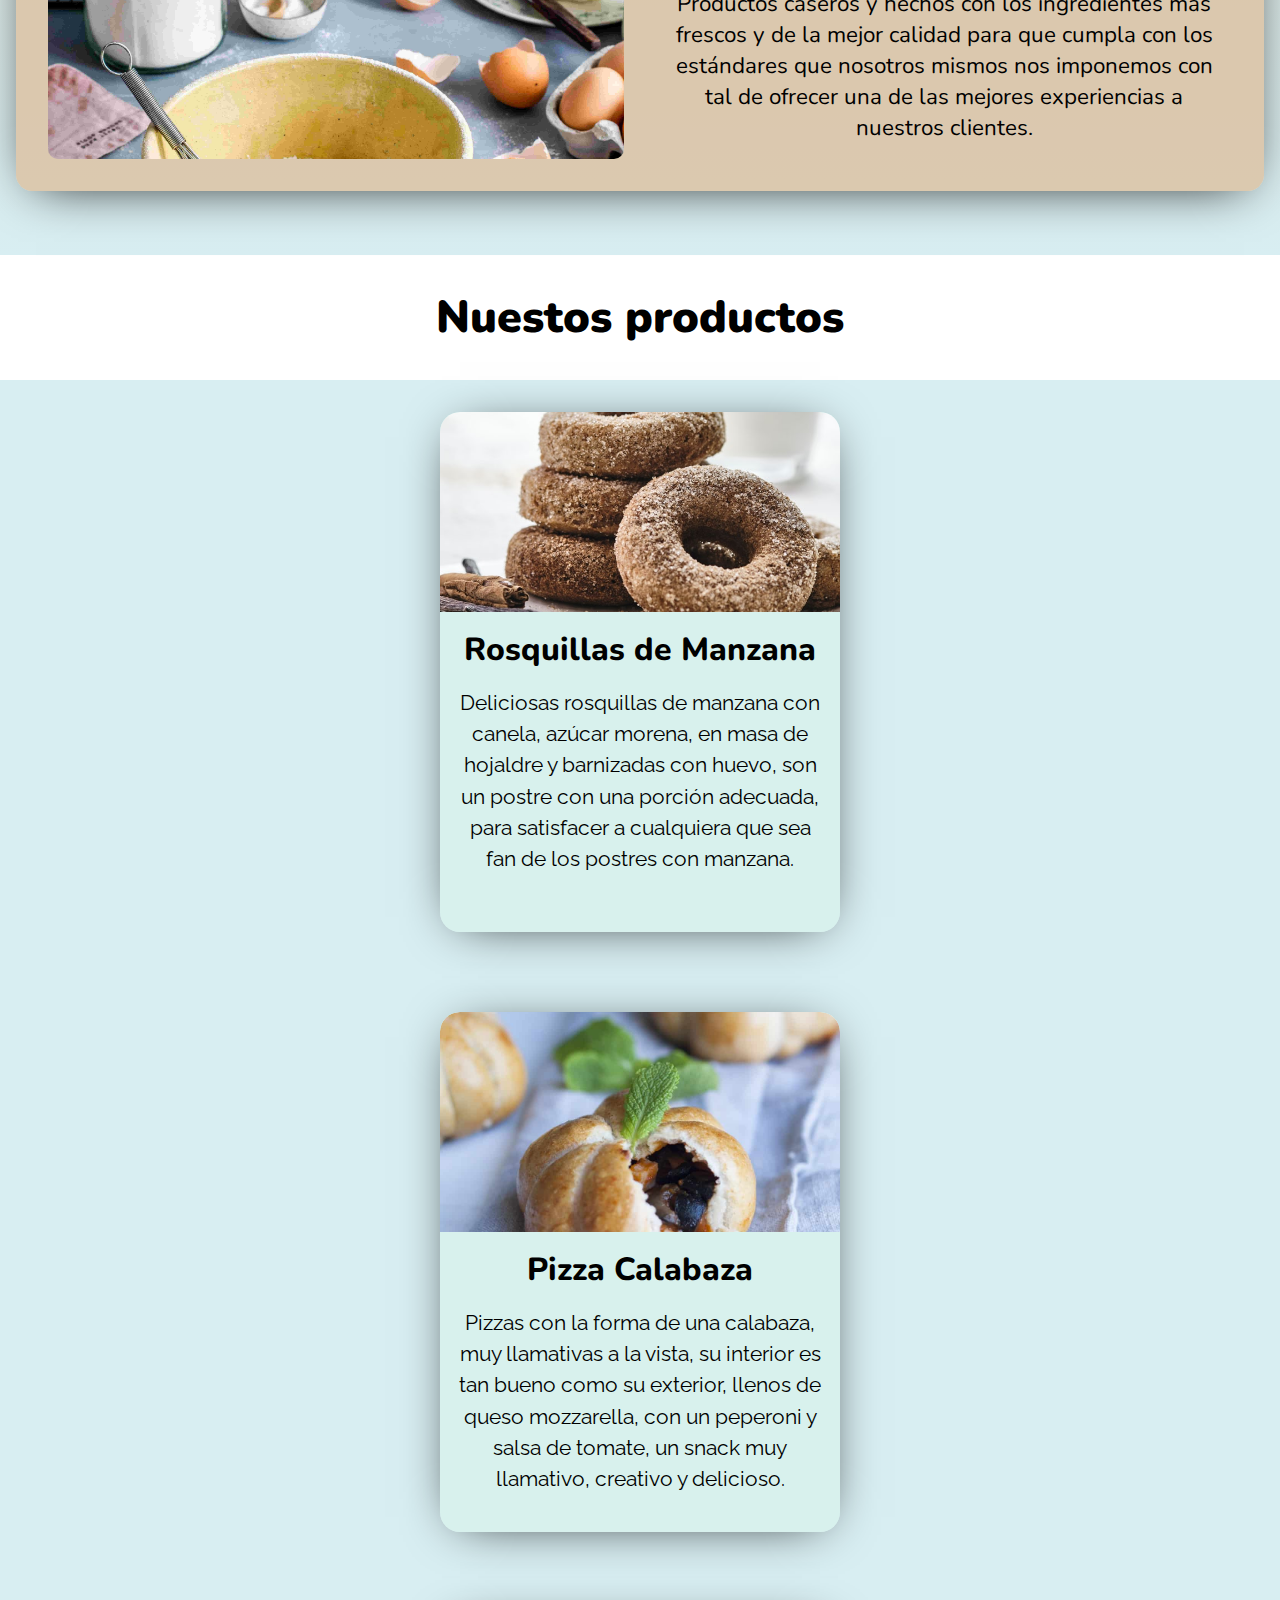
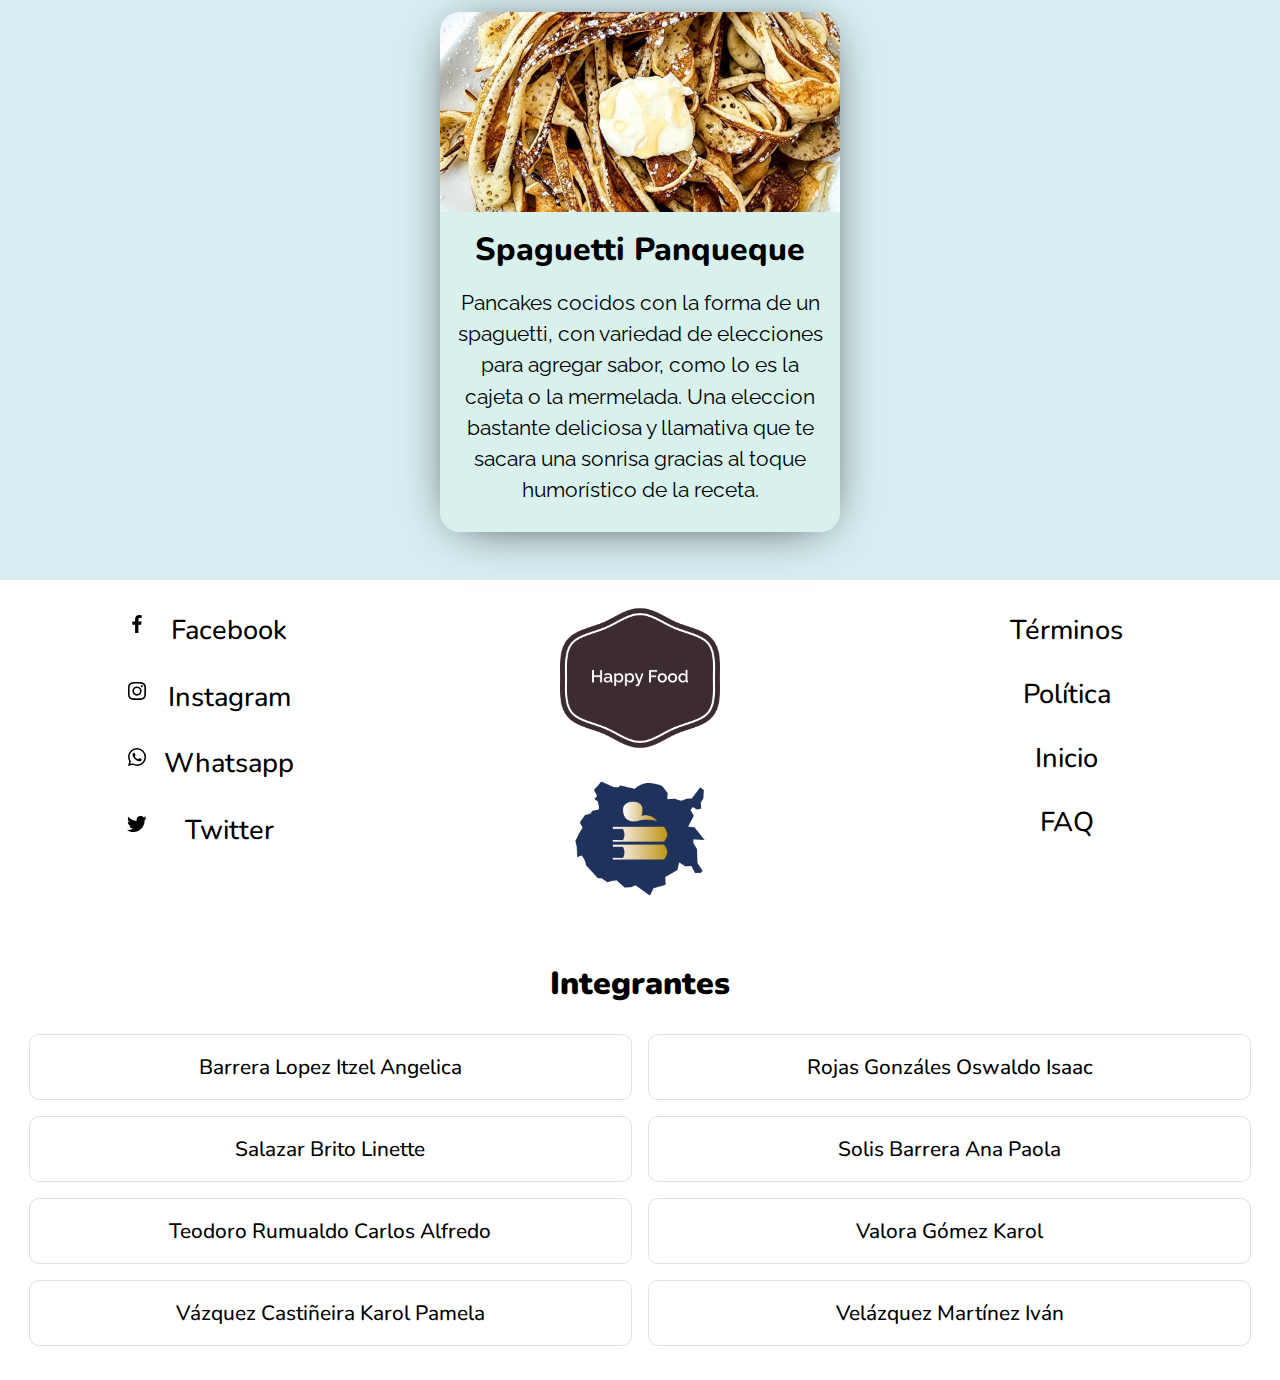
==== commit 651c092d: "Add files via upload" ====
--- a/index.html
+++ b/index.html
@@ -123,8 +123,8 @@
         <div class="contact__container-2">
     
             <div class="contact__info">
-                <a href="#" class="contact__a">Terminos</a>
-                <a href="#" class="contact__a">Politica</a>
+                <a href="#" class="contact__a">Términos</a>
+                <a href="#" class="contact__a">Política</a>
                 <a href="#inicio" class="contact__a">Inicio</a>
                 <a href="#inicio" class="contact__a">FAQ</a>
             </div>
@@ -147,4 +147,4 @@
 
     </footer>
 </body>
-</html>
+</html>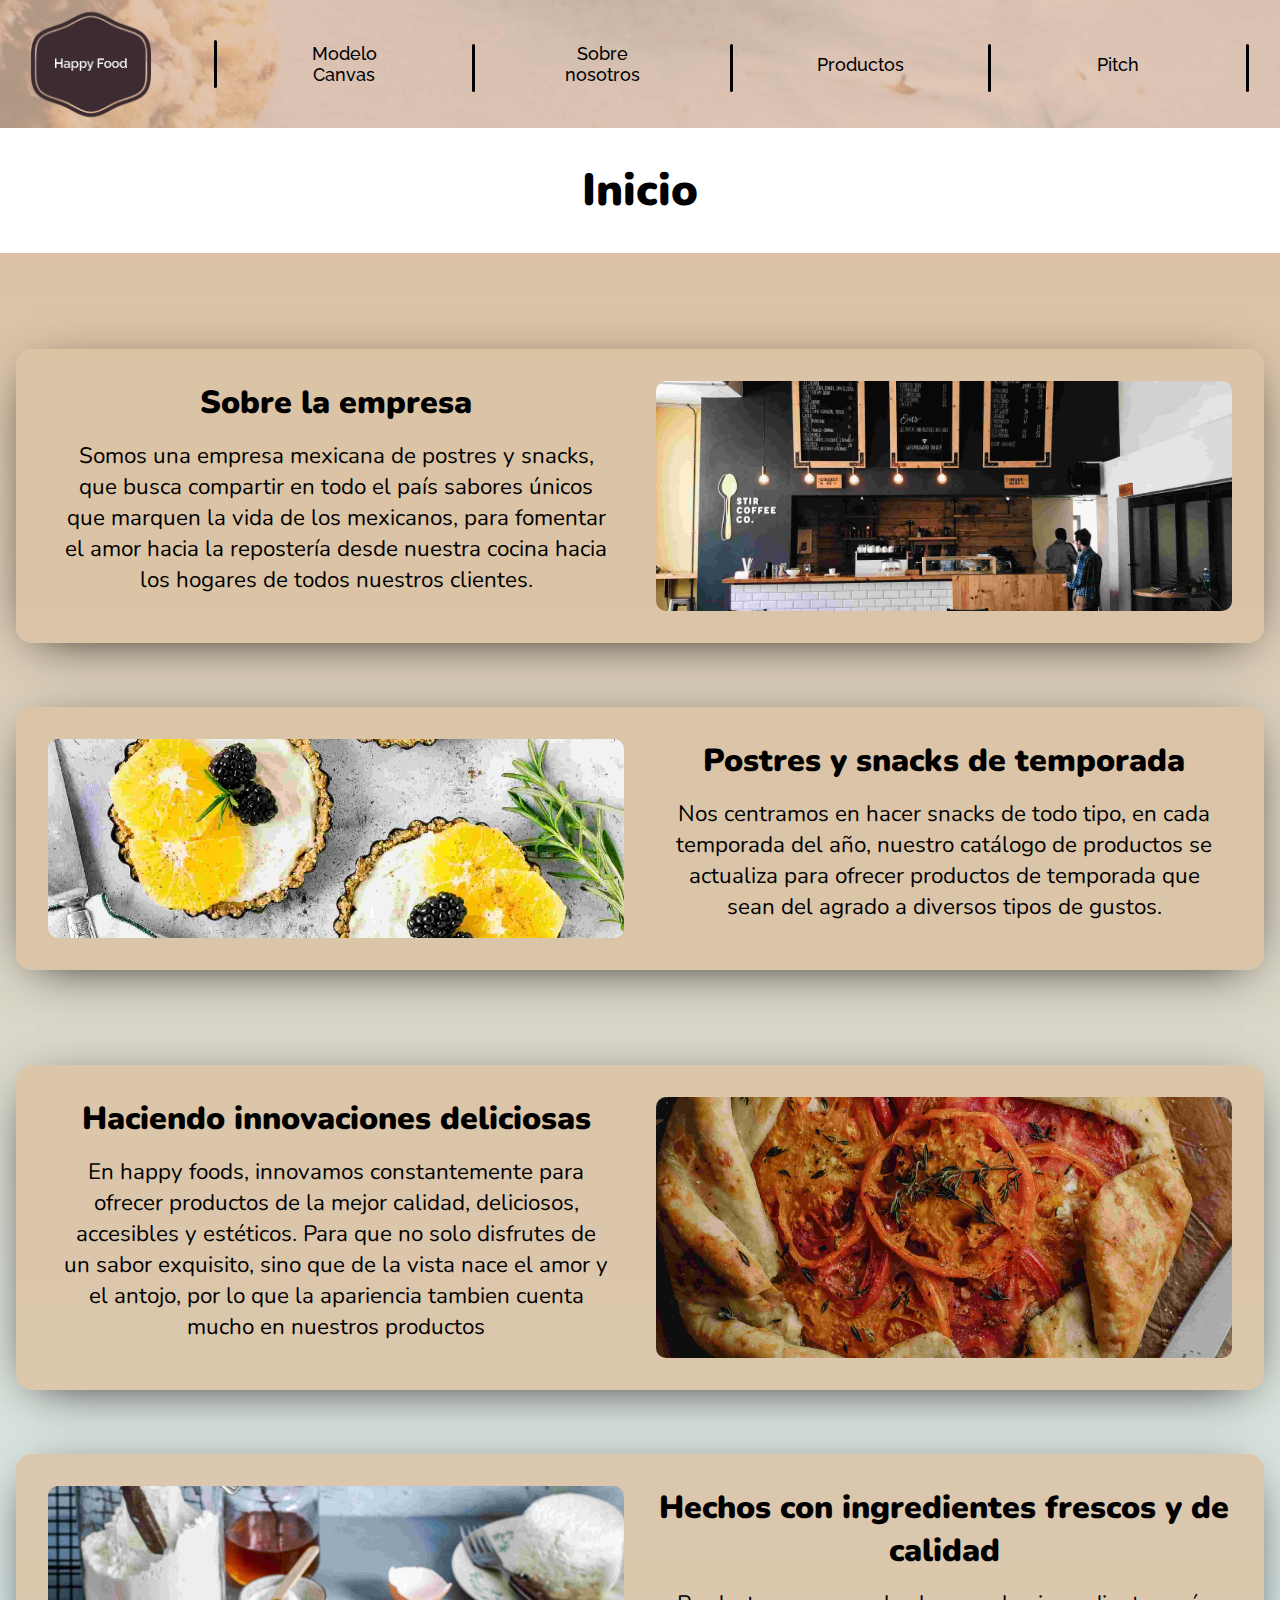
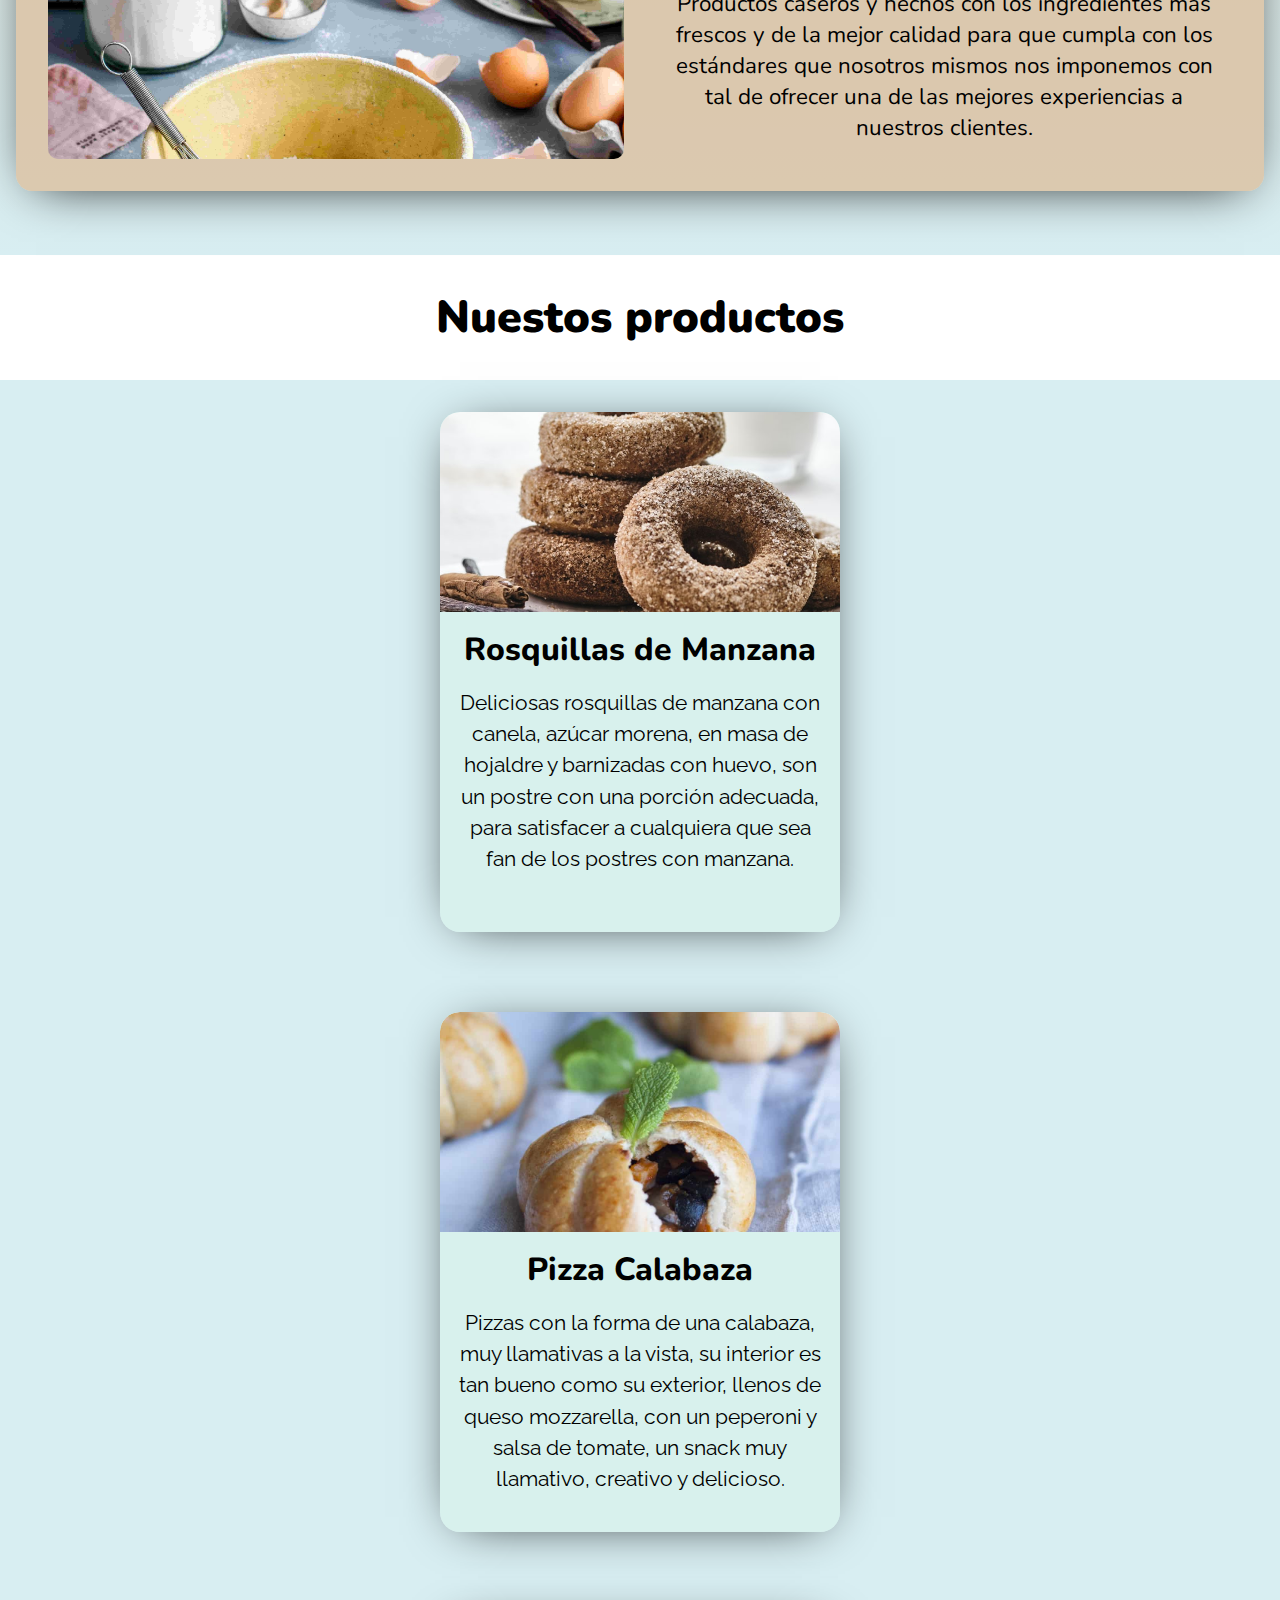
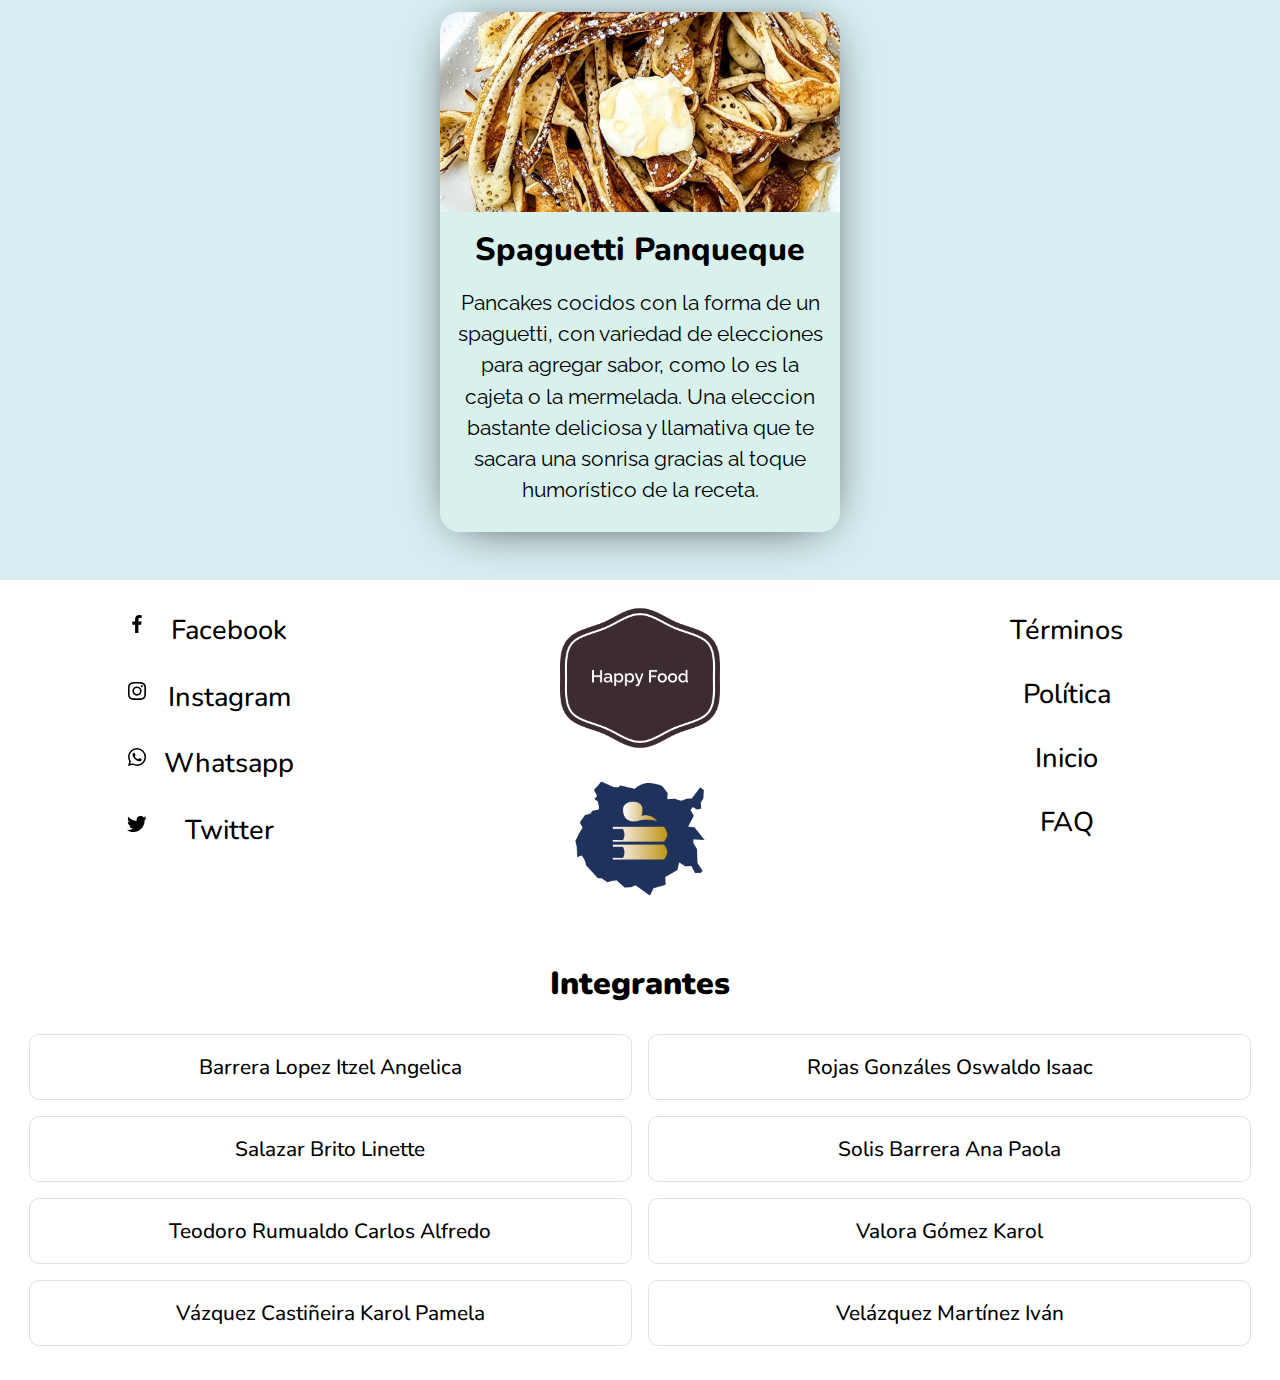
==== commit 692a9d1c: "Add files via upload" ====
--- a/index.html
+++ b/index.html
@@ -14,16 +14,15 @@
     <section class="background">
 
         <nav class="nav">
-            <a name="inicio"></a>
             <img class="nav__logo" src="css/img/happy-food-high-resolution-logo-transparent.png" alt="logo">
             <div class="nav__line"></div>
-            <a href="index.html" class="nav__link nav__link--margin">Inicio</a>
-            <div class="nav__line nav__line--mb"></div>
             <a href="canvas.html" class="nav__link nav__link--margin">Modelo Canvas</a>
             <div class="nav__line nav__line--mb"></div>
             <a href="sobre-nosotros.html" class="nav__link nav__link--margin">Sobre nosotros</a>
             <div class="nav__line nav__line--mb"></div>
             <a href="productos.html" class="nav__link nav__link--margin">Productos</a>
+            <div class="nav__line nav__line--mb"></div>
+            <a href="pitch.html" class="nav__link nav__link--margin">Pitch</a>
             <div class="nav__line nav__line--mb"></div>
         </nav>
     </section>
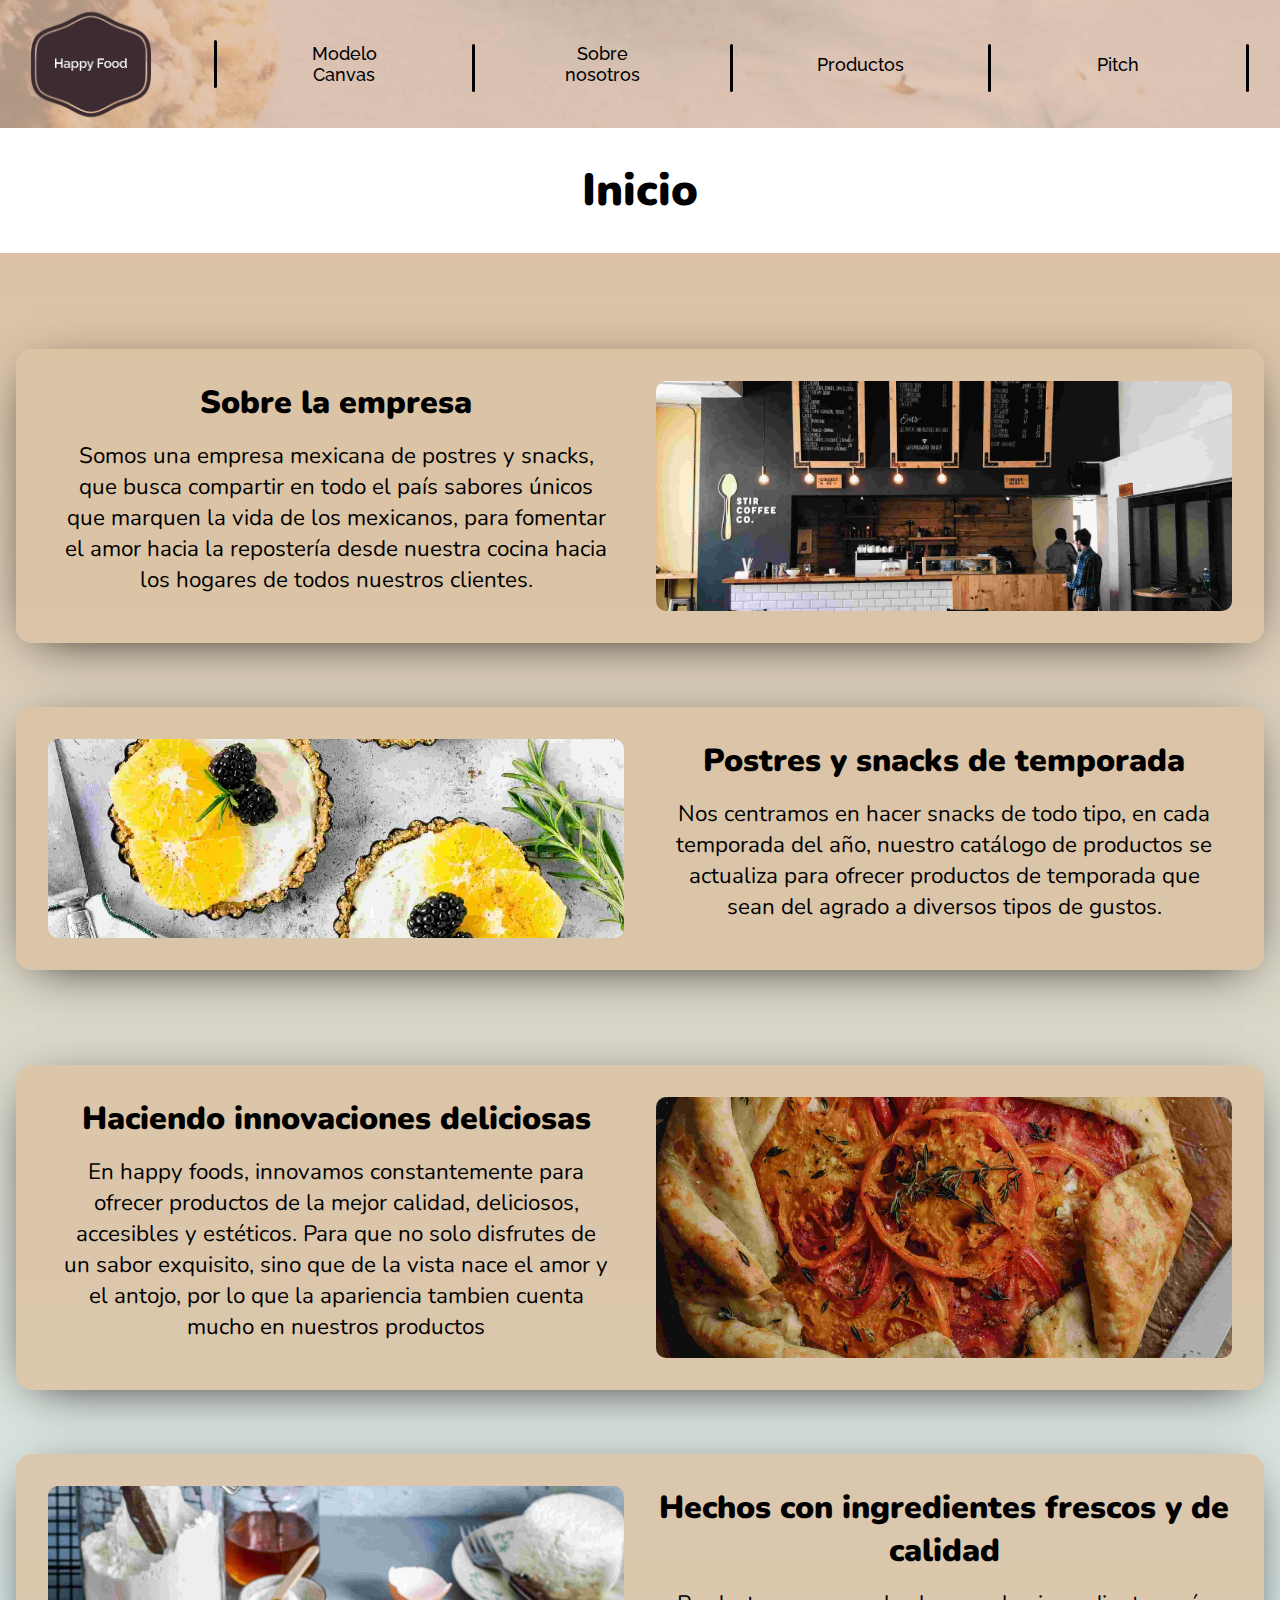
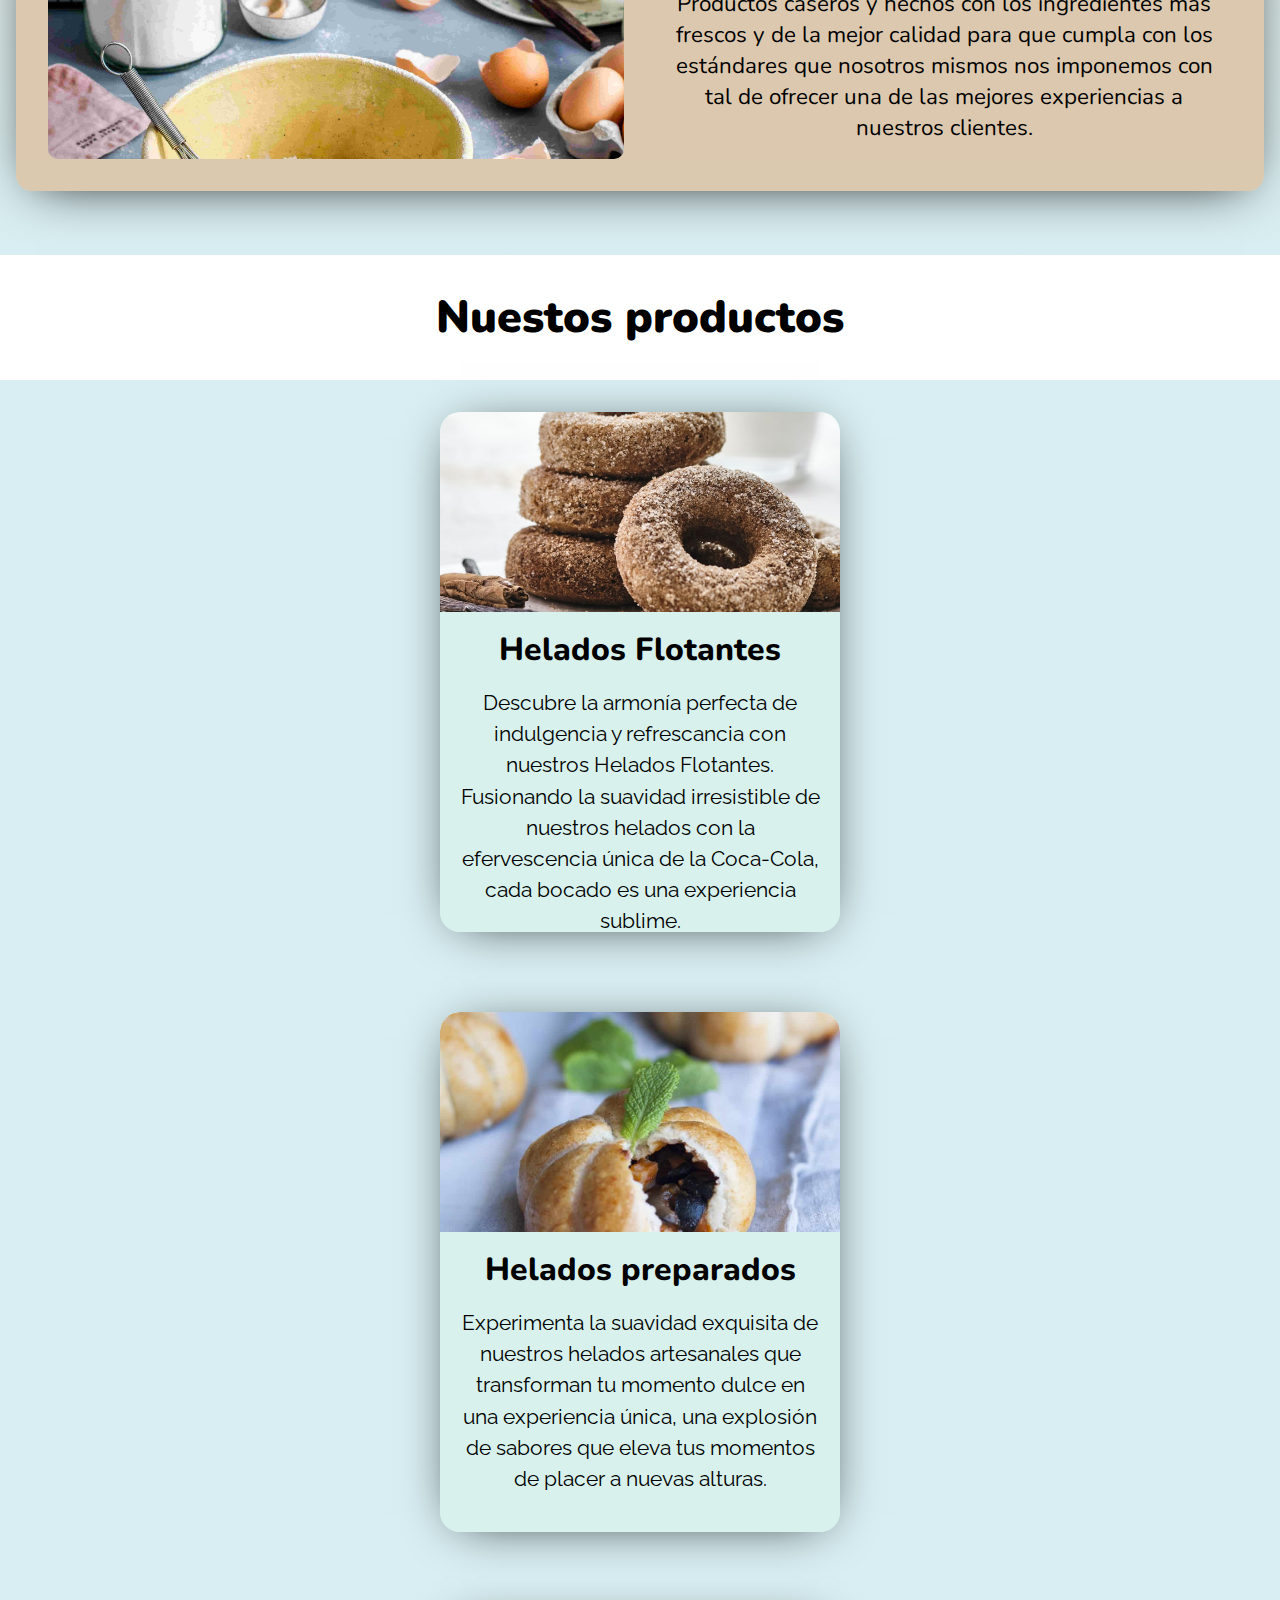
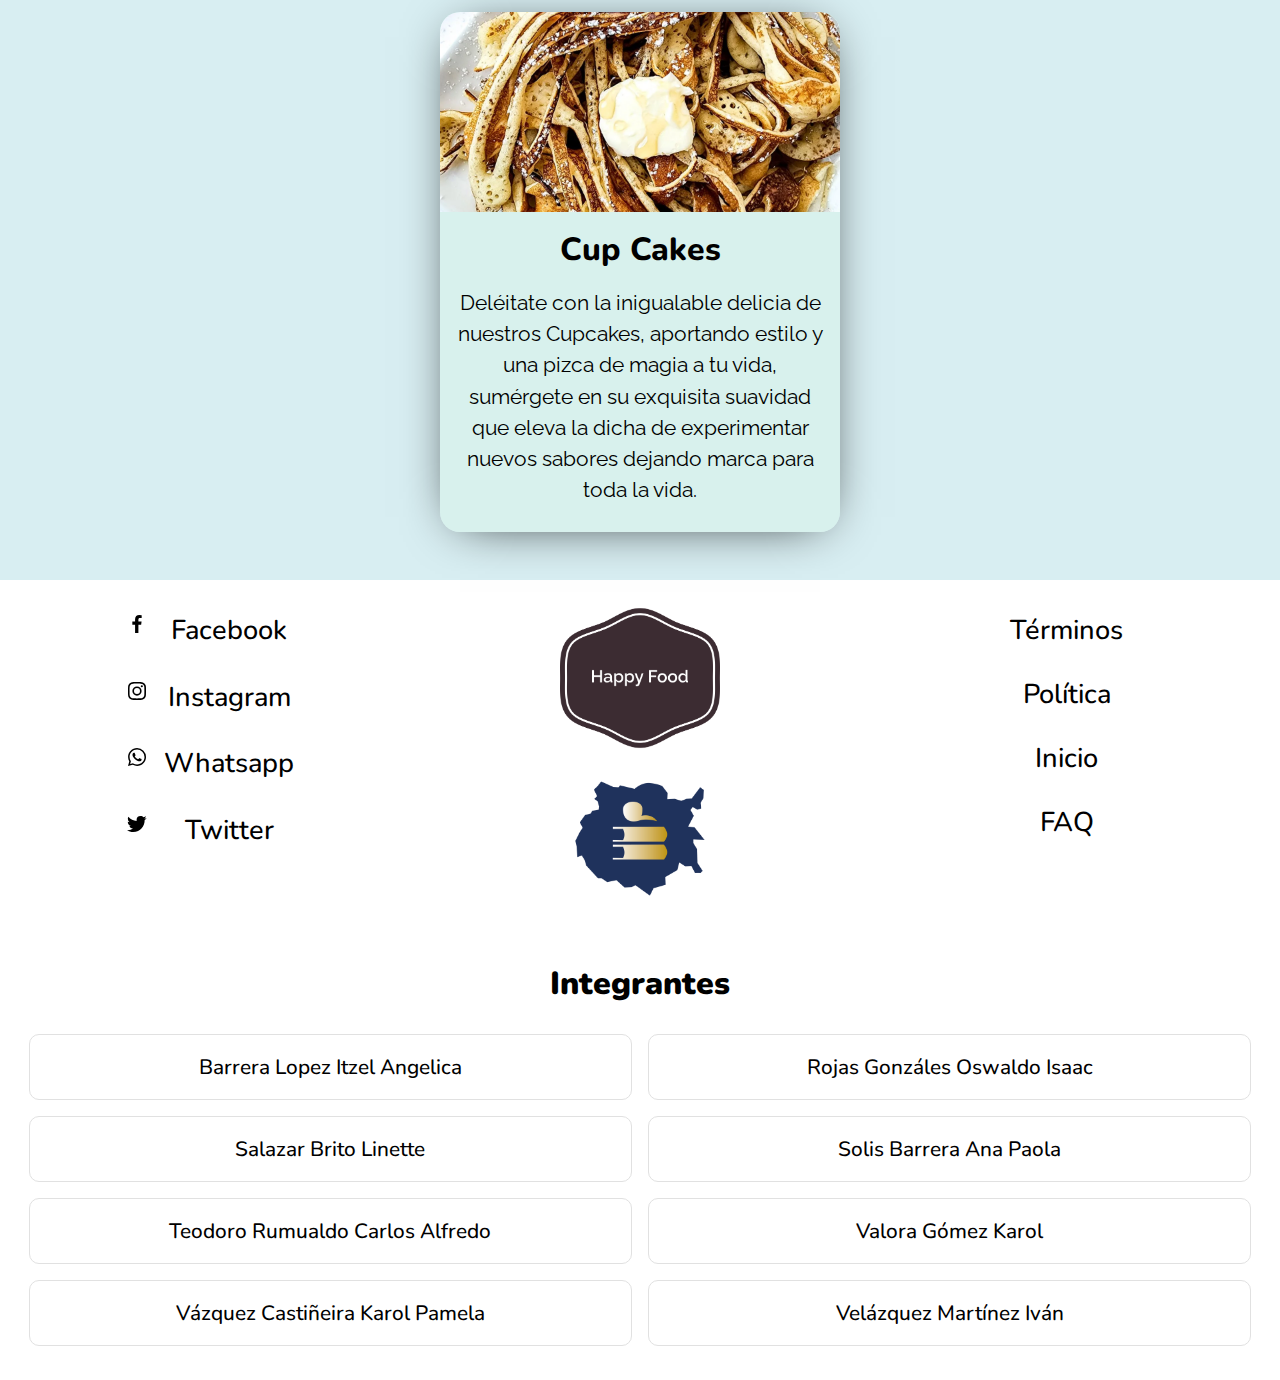
==== commit 5fd6a307: "Update index.html" ====
--- a/index.html
+++ b/index.html
@@ -72,27 +72,28 @@
 
             <h2 class="main__title">Nuestos productos</h2>
             <main class="main"">
+                
                     <div class="main__product-1">
                         <div class="main__product-1-img main__product-img"></div>
                         <div class="main__product-texts">
-                            <h3 class="main__name">Rosquillas de Manzana</h3>
-                            <p class="main__description">Deliciosas rosquillas de manzana con canela, azúcar morena, en masa de hojaldre y barnizadas con huevo, son un postre con una porción adecuada, para satisfacer a cualquiera que sea fan de los postres con manzana.
+                            <h3 class="main__name">Helados Flotantes</h3>
+                            <p class="main__description">Descubre la armonía perfecta de indulgencia y refrescancia con nuestros Helados Flotantes. Fusionando la suavidad irresistible de nuestros helados con la efervescencia única de la Coca-Cola, cada bocado es una experiencia sublime. 
                         </div>
                     </div>
         
                         <div class="main__product-2">
                             <div class="main__product-2-img main__product-img"></div>
                             <div class="main__product-texts">
-                                <h3 class="main__name">Pizza Calabaza</h3>
-                                <p class="main__description">Pizzas con la forma de una calabaza, muy llamativas a la vista, su interior es tan bueno como su exterior, llenos de queso mozzarella, con un peperoni y salsa de tomate, un snack muy llamativo, creativo y delicioso.
+                                <h3 class="main__name">Helados preparados</h3>
+                                <p class="main__description"> Experimenta la suavidad exquisita de nuestros helados artesanales que transforman tu momento dulce en una experiencia única, una explosión de sabores que eleva tus momentos de placer a nuevas alturas.
                             </div>
                         </div>
 
                         <div class="main__product-3">
                             <div class="main__product-3-img main__product-img"></div>
                             <div class="main__product-texts">
-                                <h3 class="main__name">Spaguetti Panqueque</h3>
-                                <p class="main__description">Pancakes cocidos con la forma de un spaguetti, con variedad de elecciones para agregar sabor, como lo es la cajeta o la mermelada. Una eleccion bastante deliciosa y llamativa que te sacara una sonrisa gracias al toque humorístico de la receta.
+                                <h3 class="main__name">Cup Cakes</h3>
+                                <p class="main__description">Deléitate con la inigualable delicia de nuestros Cupcakes, aportando estilo y una pizca de magia a tu vida, sumérgete en su exquisita suavidad que eleva la dicha de experimentar nuevos sabores dejando marca para toda la vida.
                             </div>
                         </div>
             </main>
@@ -104,7 +105,7 @@
                 <img src="css/img/bxl-facebook.svg" alt="fb">
                 <a href="#" class="contact__a">Facebook</a>
                 <img src="css/img/bxl-instagram.svg" alt="ig">
-                <a href="#" class="contact__a">Instagram</a>
+                <a href="https://www.instagram.com/happy._.food_07" target="_blank" class="contact__a">Instagram</a>
                 <img src="css/img/bxl-whatsapp.svg" alt="wa">
                 <a href="#" class="contact__a">Whatsapp</a>
                 <img src="css/img/bxl-twitter.svg" alt="tt">
@@ -146,4 +147,4 @@
 
     </footer>
 </body>
-</html>+</html>
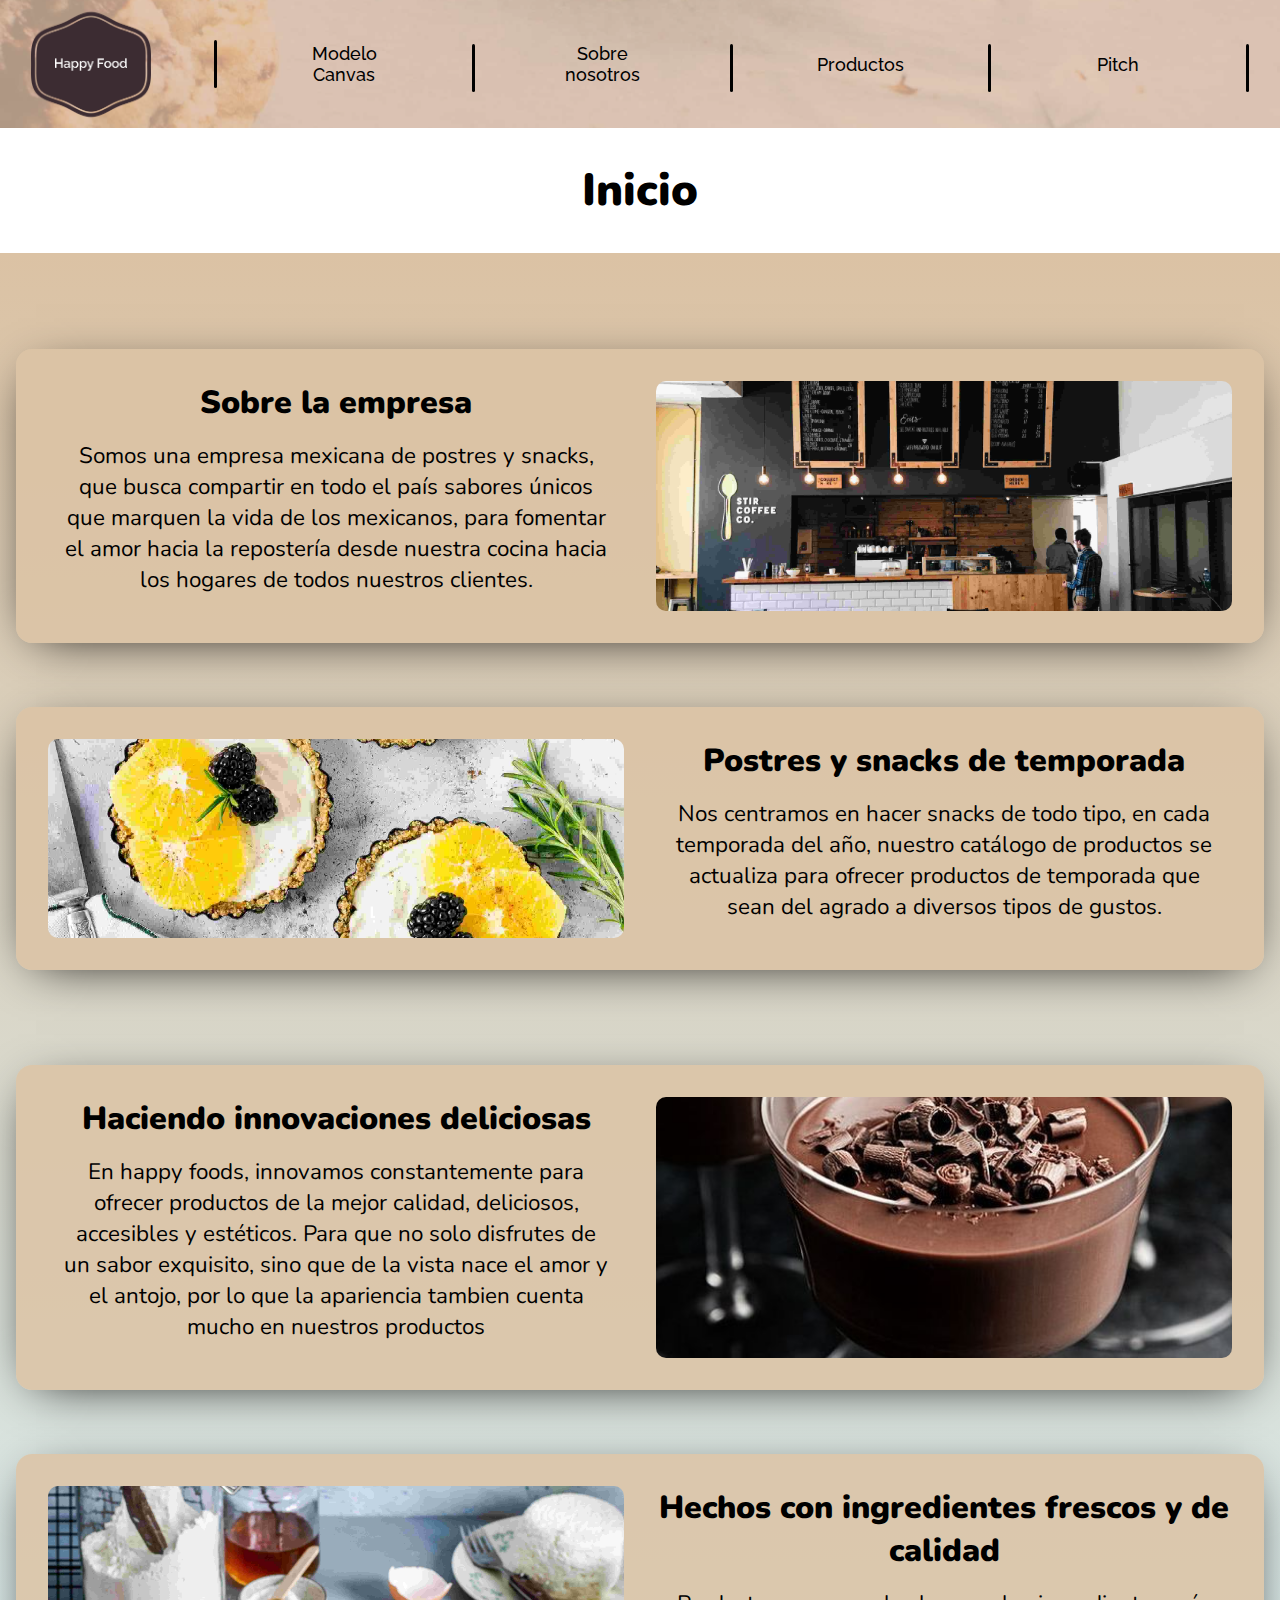
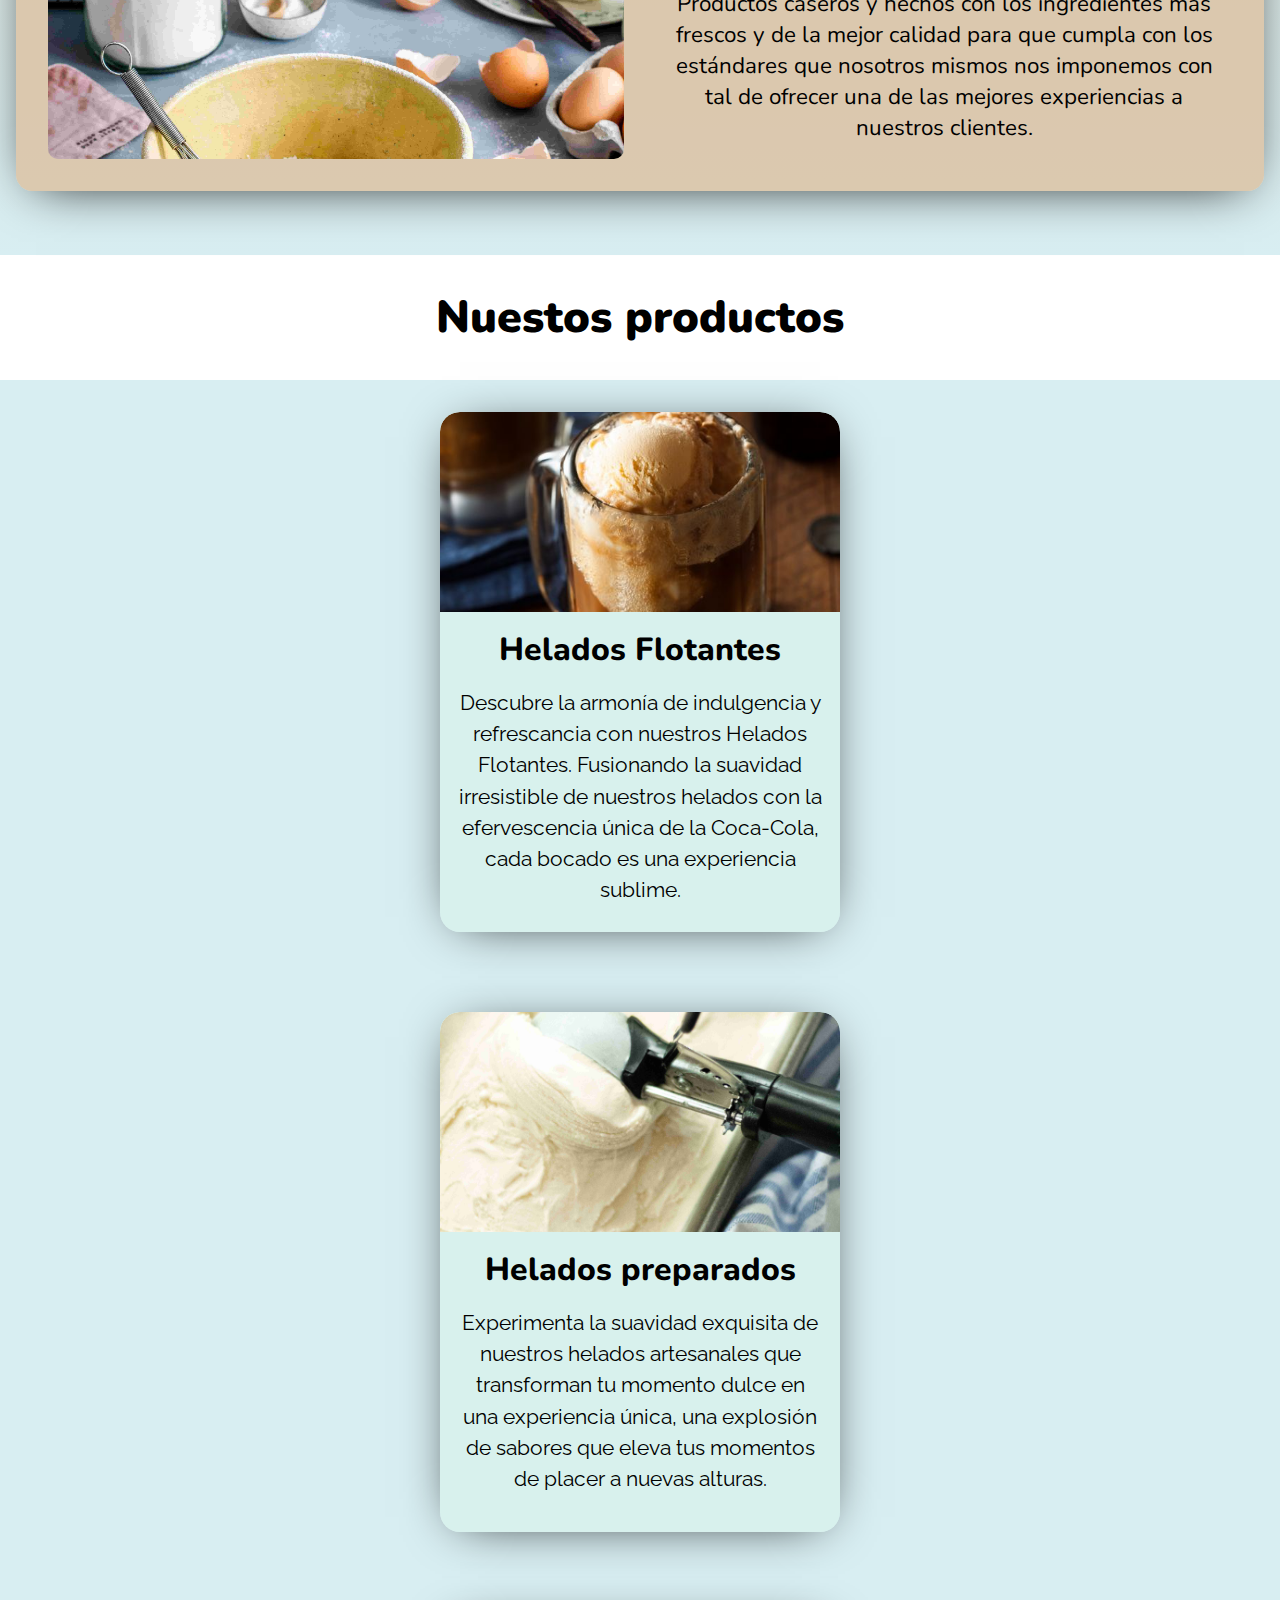
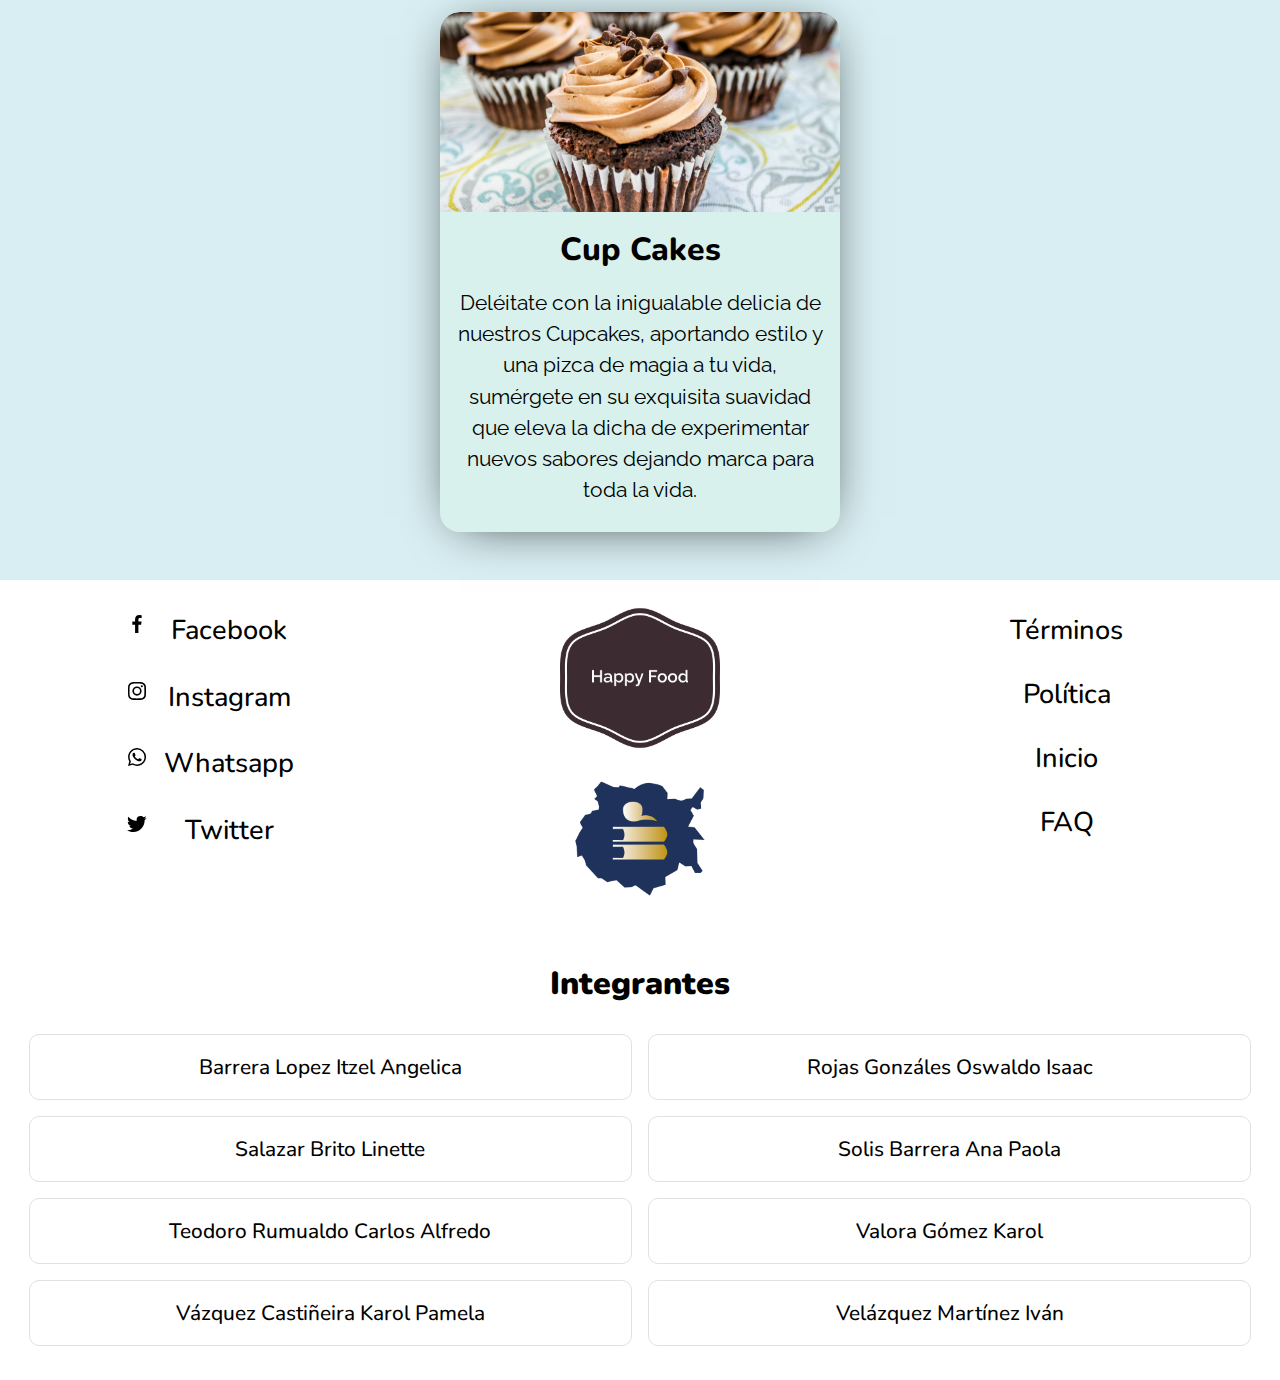
==== commit 7961690b: "Update index.html" ====
--- a/index.html
+++ b/index.html
@@ -77,7 +77,7 @@
                         <div class="main__product-1-img main__product-img"></div>
                         <div class="main__product-texts">
                             <h3 class="main__name">Helados Flotantes</h3>
-                            <p class="main__description">Descubre la armonía perfecta de indulgencia y refrescancia con nuestros Helados Flotantes. Fusionando la suavidad irresistible de nuestros helados con la efervescencia única de la Coca-Cola, cada bocado es una experiencia sublime. 
+                            <p class="main__description">Descubre la armonía de indulgencia y refrescancia con nuestros Helados Flotantes. Fusionando la suavidad irresistible de nuestros helados con la efervescencia única de la Coca-Cola, cada bocado es una experiencia sublime. 
                         </div>
                     </div>
         
--- a/css/style.css
+++ b/css/style.css
@@ -8,7 +8,7 @@
     --color5: rgba(216, 238, 242, 0.473);
     --color5: #d8eef2;
     --color6: rgba(216, 242, 235, 0.767);
-    --color7: rgb(84, 59, 36);
+    --color7: rgb(32, 28, 23);
 }
 * {
     box-sizing: border-box;
@@ -122,7 +122,7 @@
 
 }
 .presentation__img-3 {
-    background-image: url('./img/leigh-skomal-kn1YORBo2DY-unsplash.jpg');
+    background-image: url('./img/Inovaciones.jpg');
 
 }
 .presentation__img-4 {
@@ -183,14 +183,14 @@
 }
 .main__product-1-img{
     height: 200px;
-    background-image: url(img/donas-de-manzana-integrales.jpg);
+    background-image: url(img/Coca-Helado.jpg);
 }
 .main__product-2-img{
-    background-image: url(img/la-cuchara-azul-calabaza-halloween-pizza-2.jpg);
+    background-image: url(img/Helado.jpg);
     height: 220px;
 }
 .main__product-3-img {
-    background-image: url(img/spaghetti-pancake-plated.png);
+    background-image: url(img/CupCakes.jpg);
     height: 200px;
 }
 
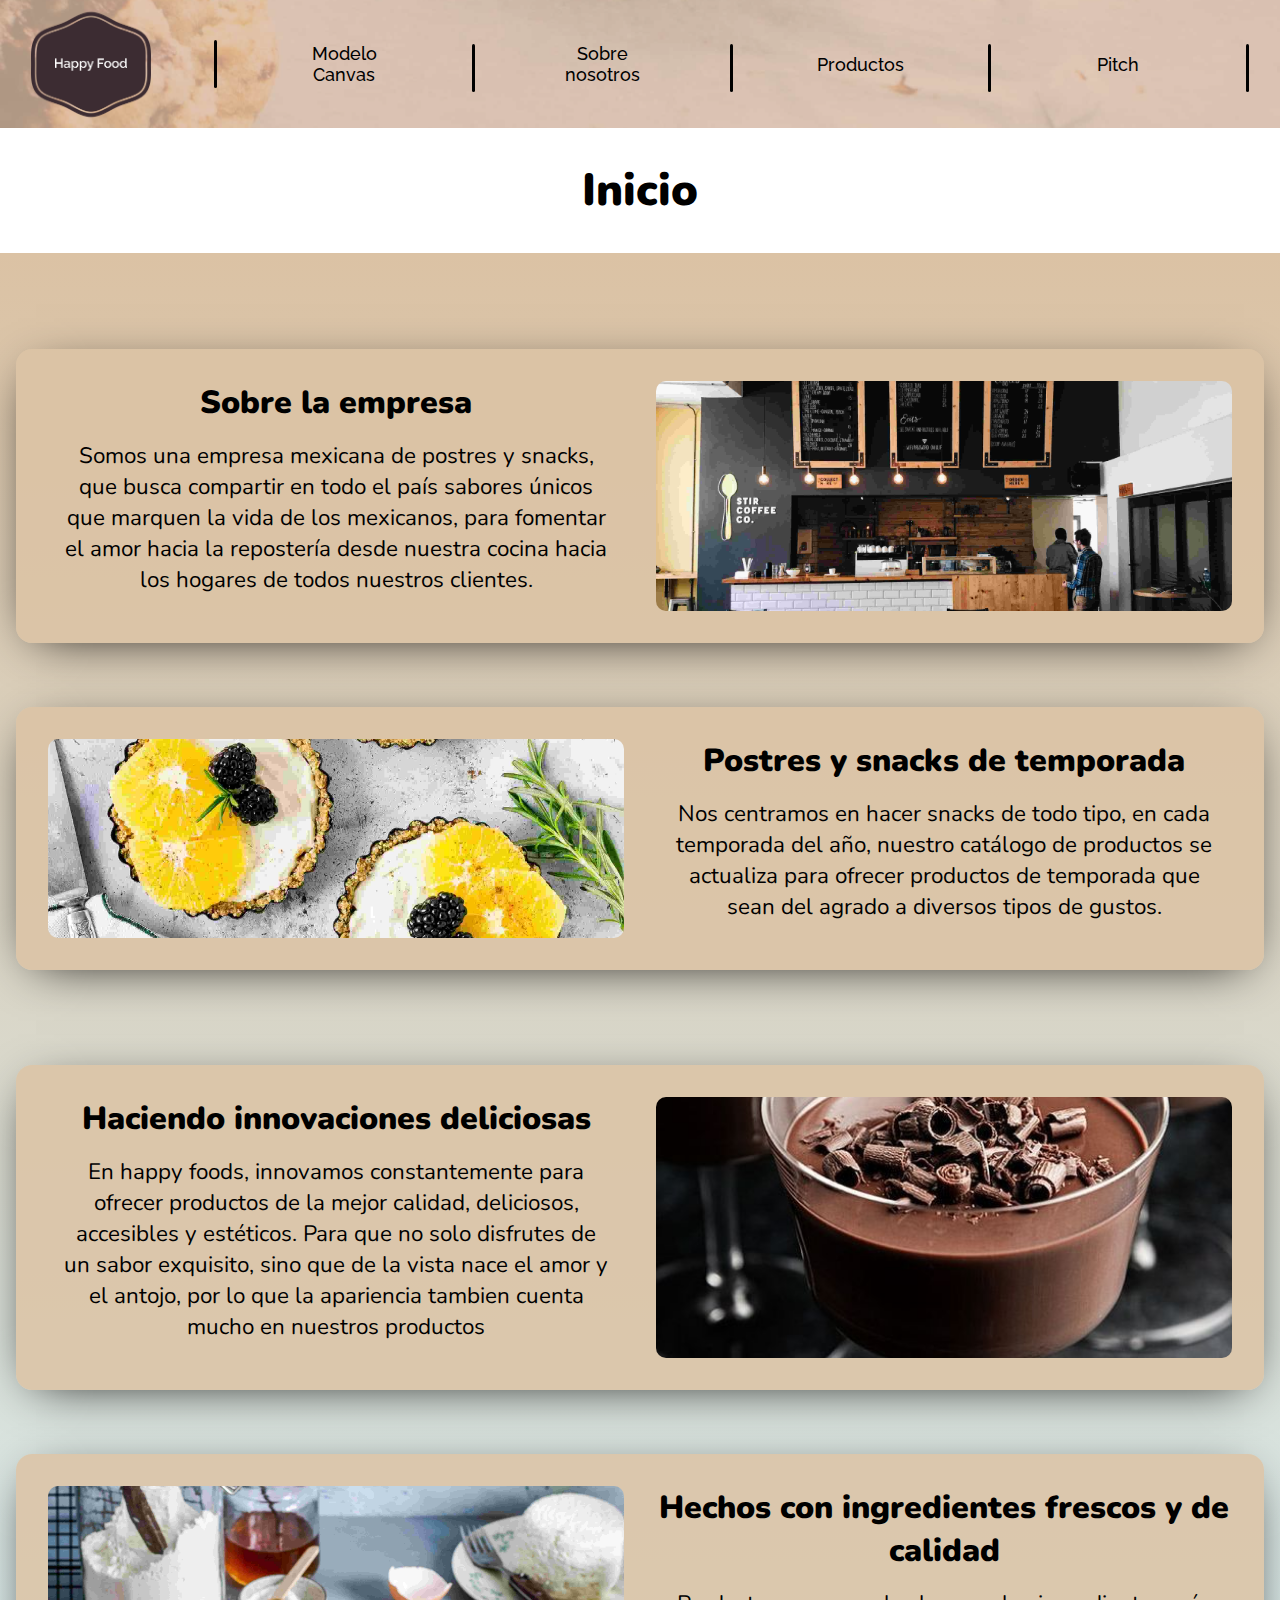
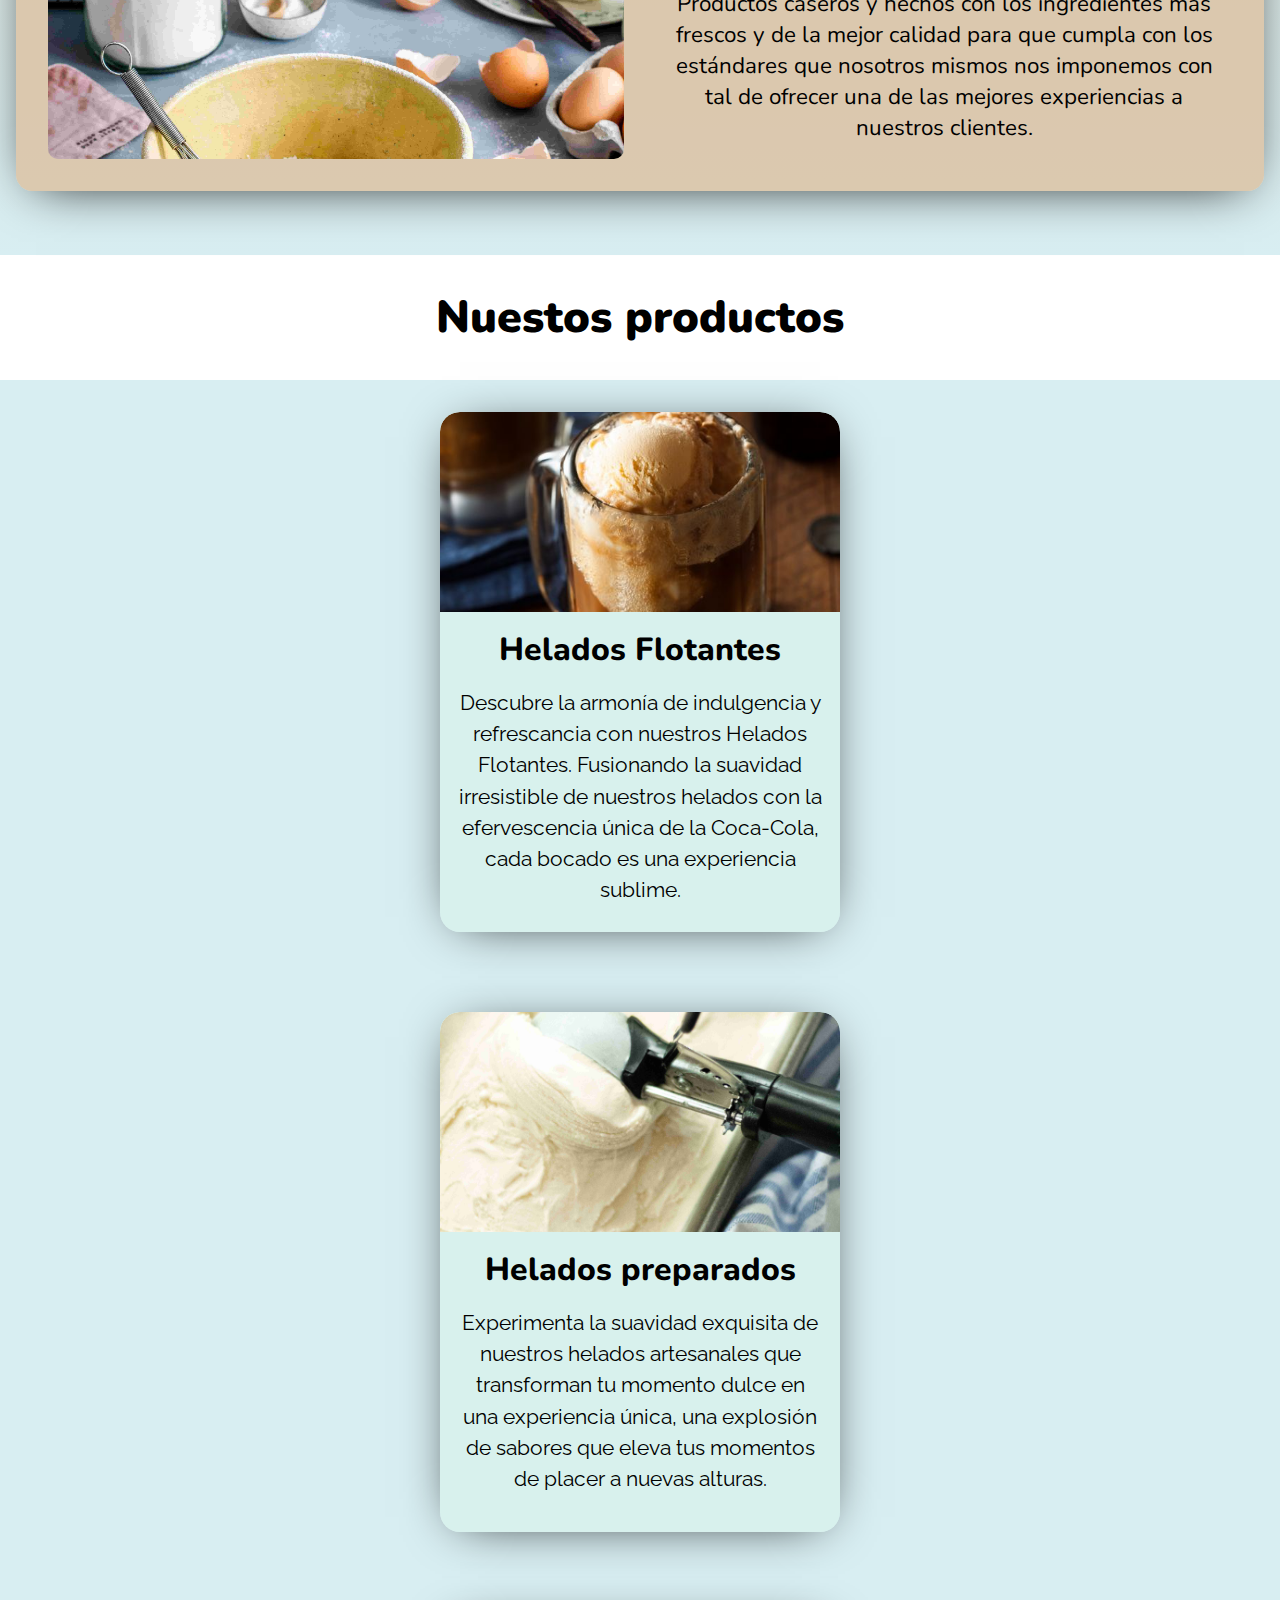
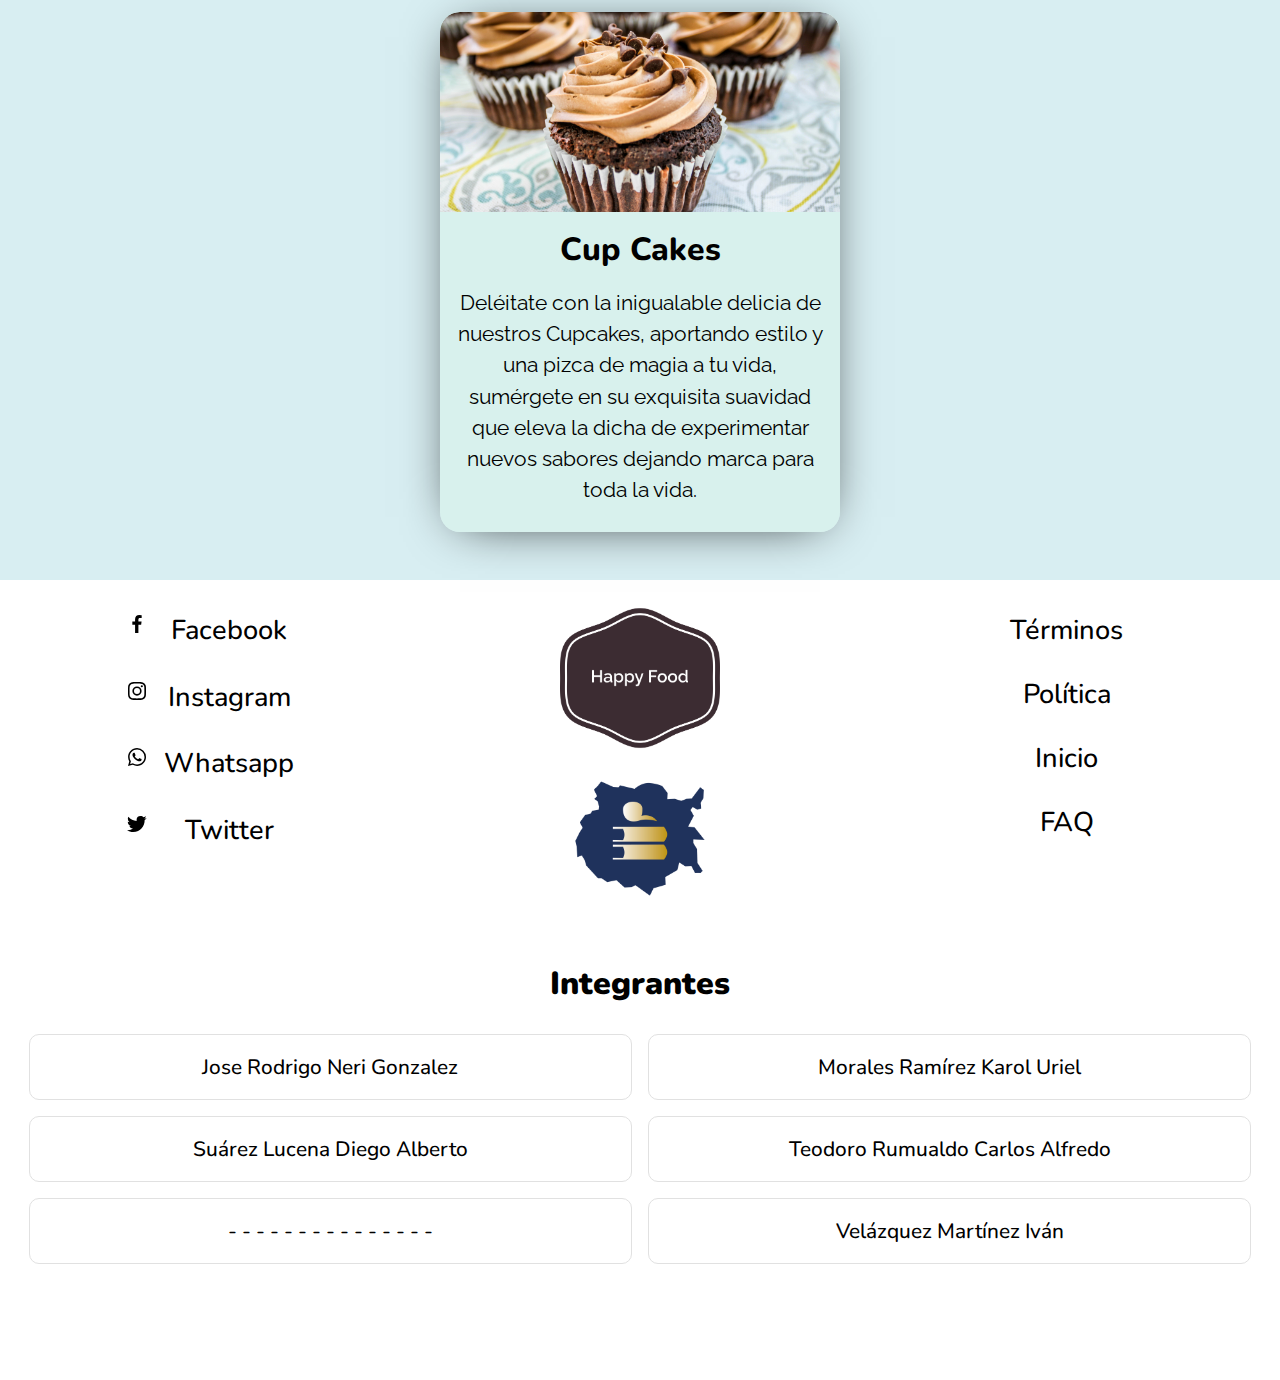
==== commit d0862339: "Update index.html" ====
--- a/index.html
+++ b/index.html
@@ -133,13 +133,11 @@
         <div class="contact__names">
             <h2 class="contact__names__title">Integrantes</h2>
             <div class="contact__names__container">
-                <p class="contact__names__p">Barrera Lopez Itzel Angelica</p>
-                <p class="contact__names__p">Rojas Gonzáles Oswaldo Isaac</p>
-                <p class="contact__names__p">Salazar Brito Linette</p>
-                <p class="contact__names__p">Solis Barrera Ana Paola</p>
+                <p class="contact__names__p">Jose Rodrigo Neri Gonzalez</p>
+                <p class="contact__names__p">Morales Ramírez Karol Uriel</p>
+                <p class="contact__names__p">Suárez Lucena Diego Alberto</p>
                 <p class="contact__names__p">Teodoro Rumualdo Carlos Alfredo</p>
-                <p class="contact__names__p">Valora Gómez Karol</p>
-                <p class="contact__names__p">Vázquez Castiñeira Karol Pamela</p>
+                <p class="contact__names__p">- - - - - - - - - - - - - - - </p>
                 <p class="contact__names__p">Velázquez Martínez Iván</p>
             
             </div>
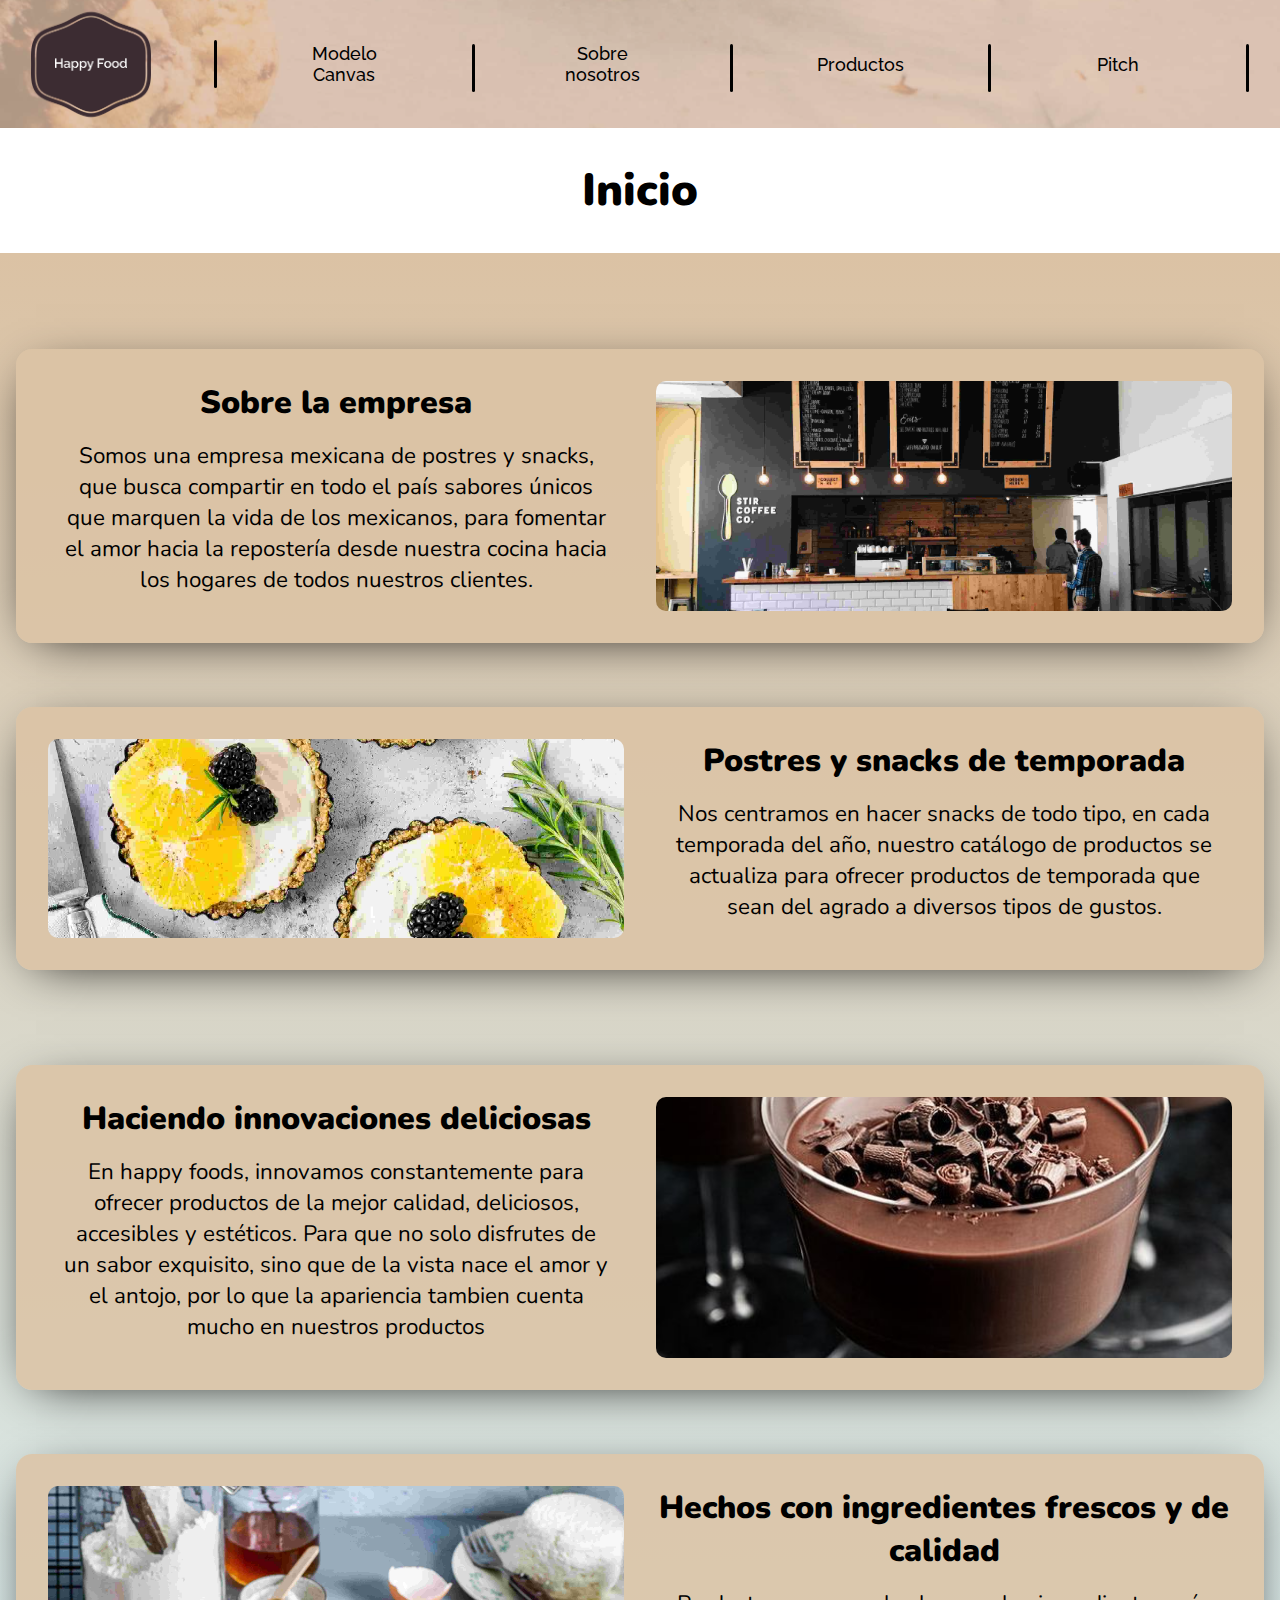
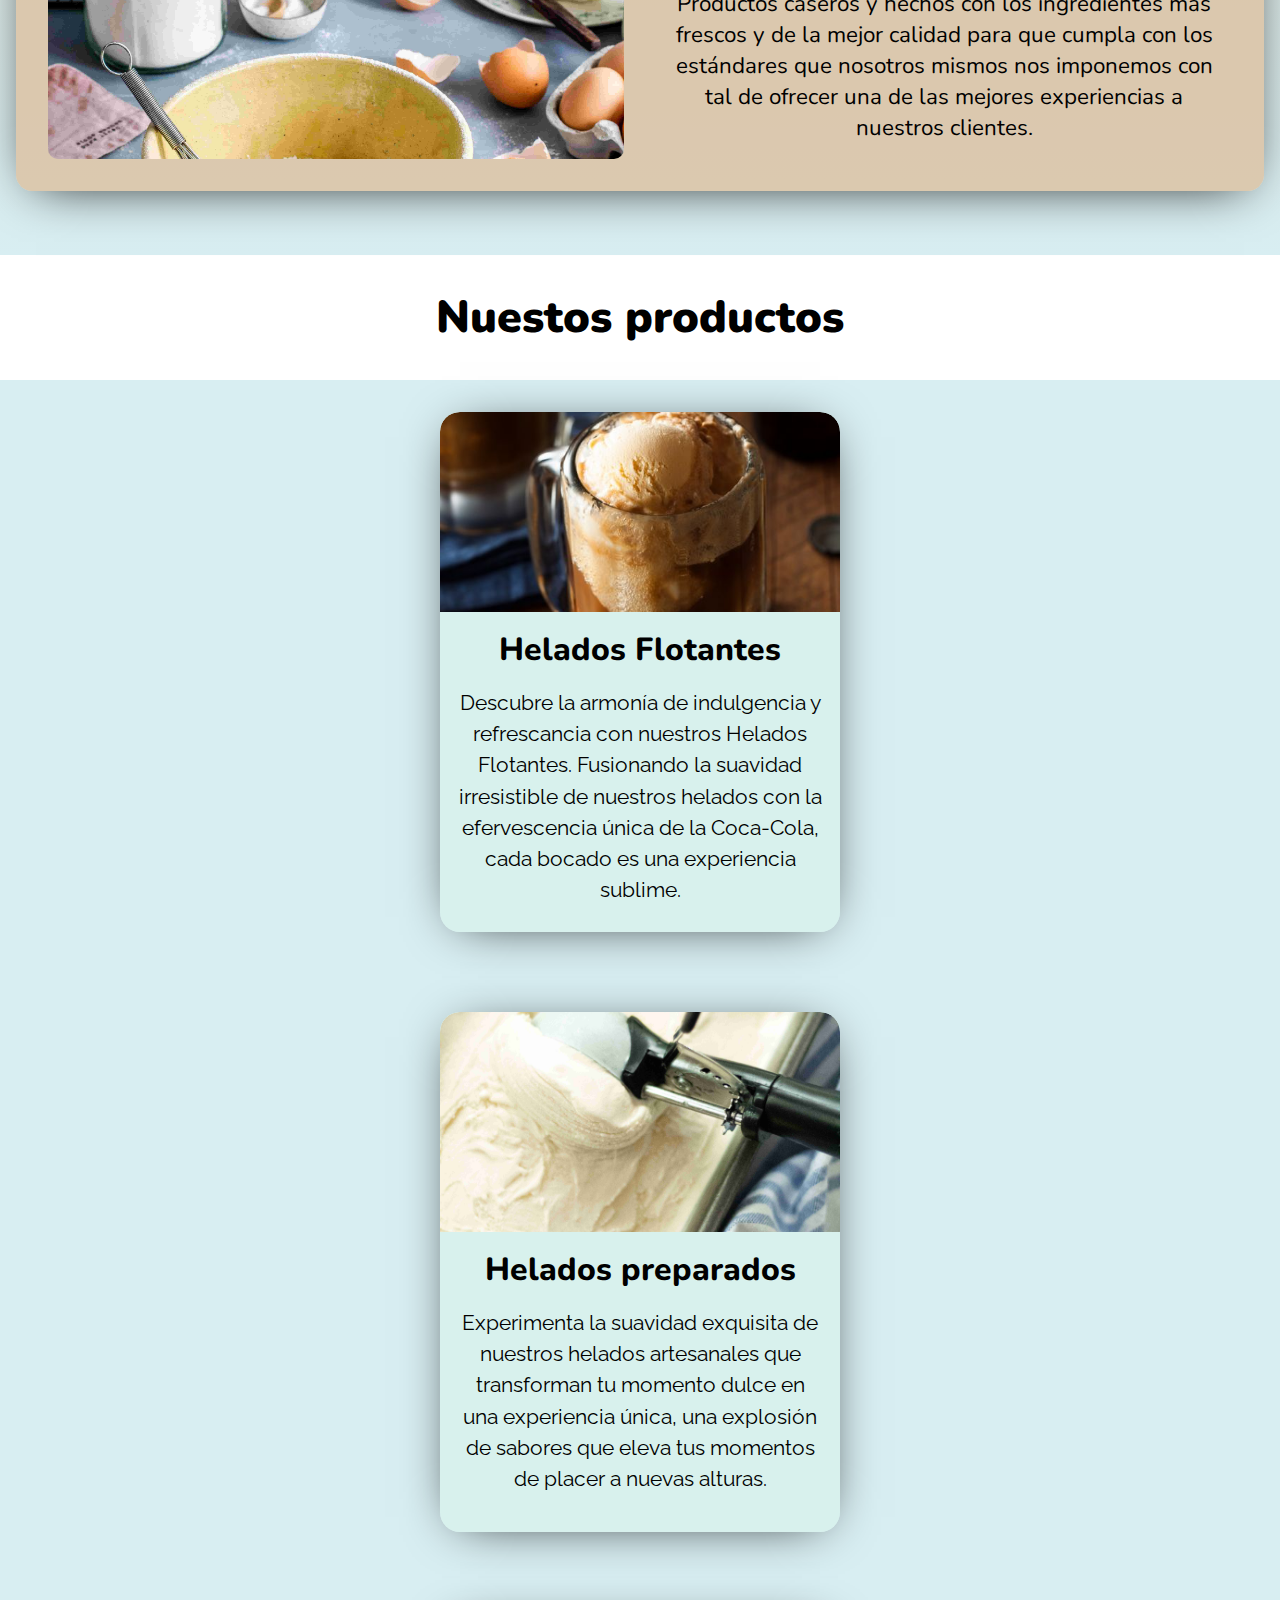
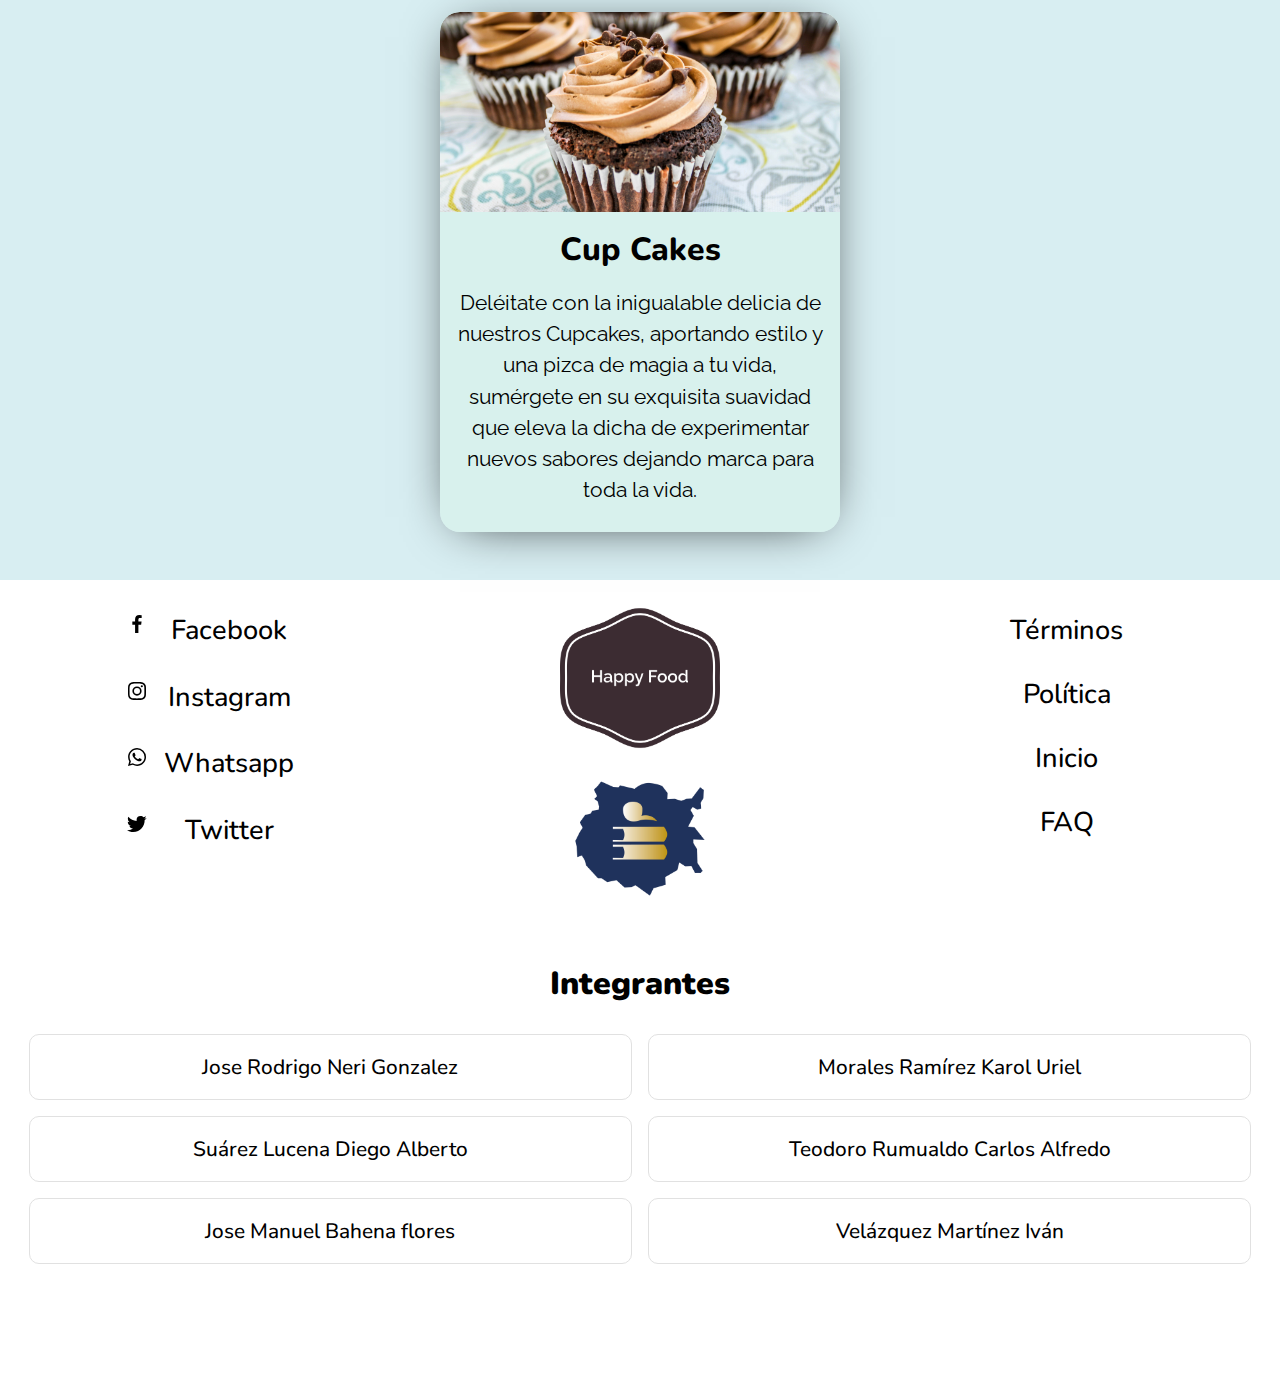
==== commit 51bd7af7: "Update index.html" ====
--- a/index.html
+++ b/index.html
@@ -137,7 +137,7 @@
                 <p class="contact__names__p">Morales Ramírez Karol Uriel</p>
                 <p class="contact__names__p">Suárez Lucena Diego Alberto</p>
                 <p class="contact__names__p">Teodoro Rumualdo Carlos Alfredo</p>
-                <p class="contact__names__p">- - - - - - - - - - - - - - - </p>
+                <p class="contact__names__p">Jose Manuel Bahena flores</p>
                 <p class="contact__names__p">Velázquez Martínez Iván</p>
             
             </div>
